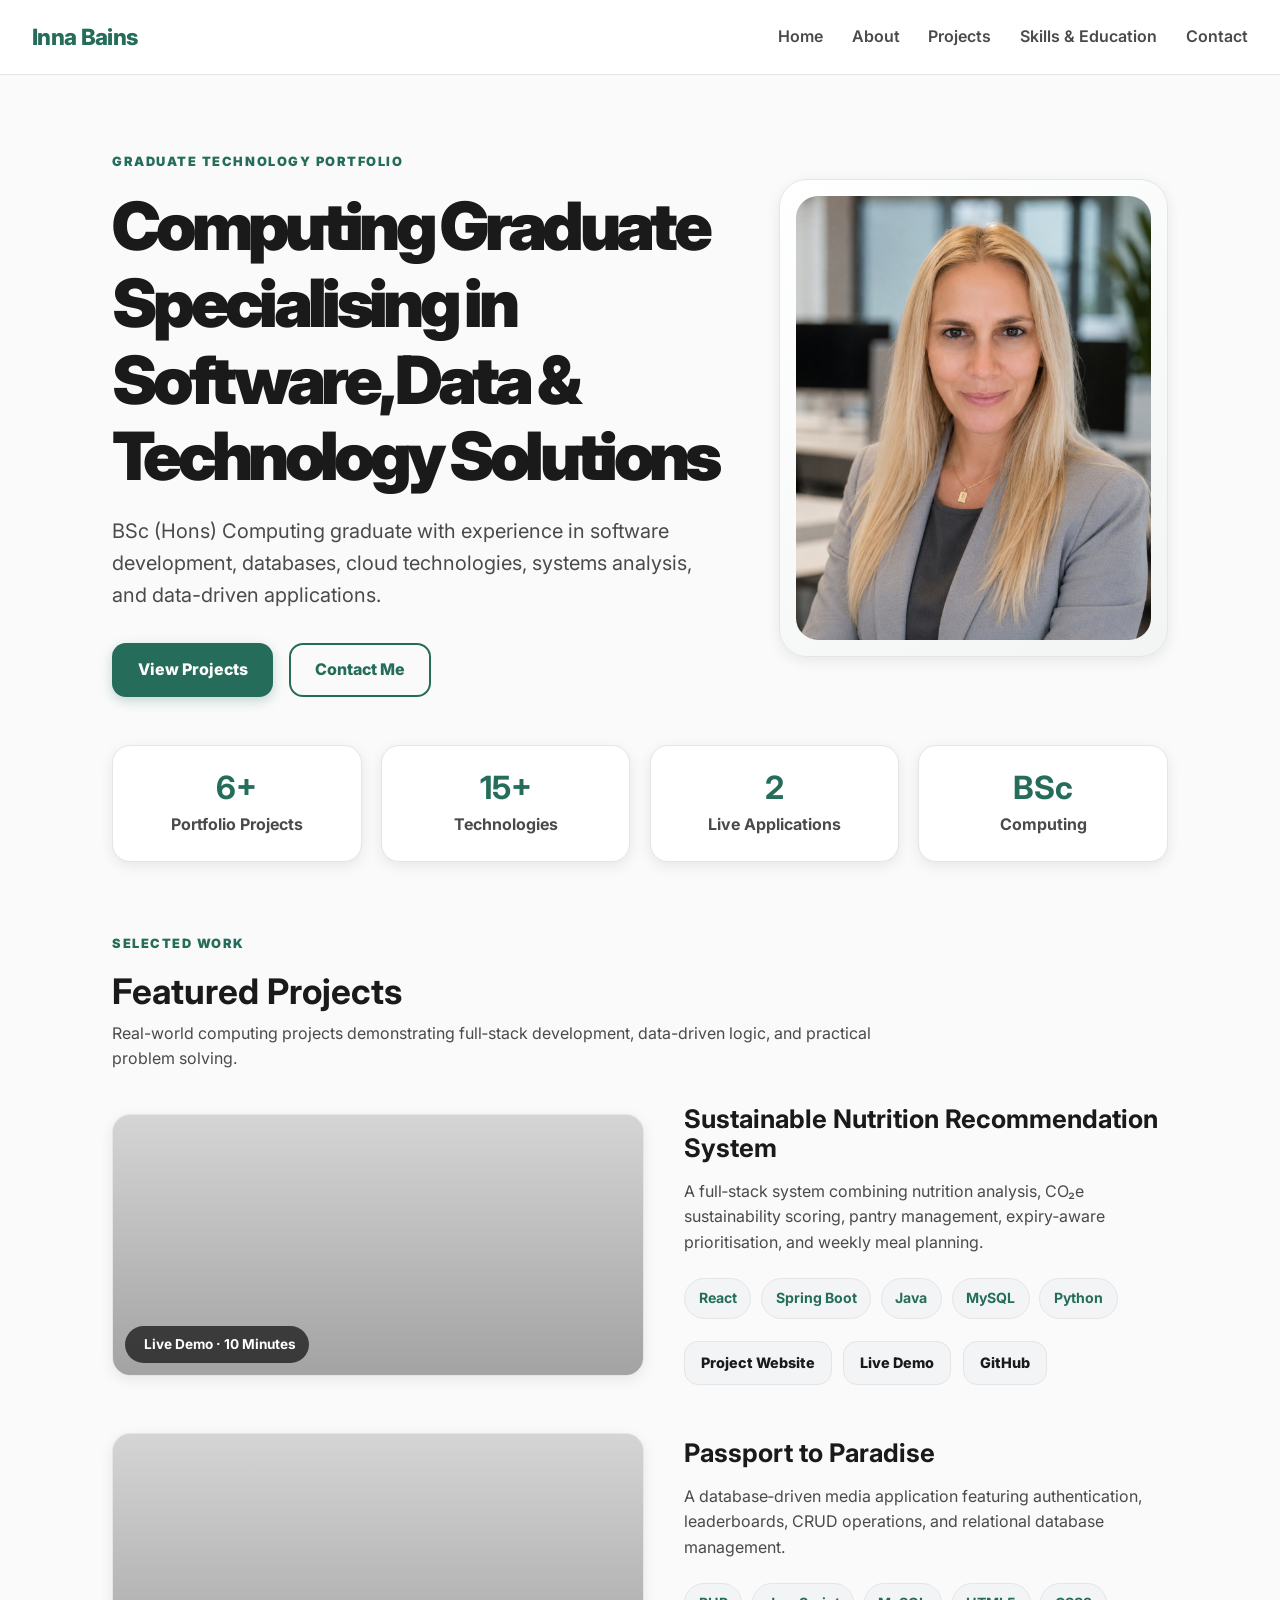
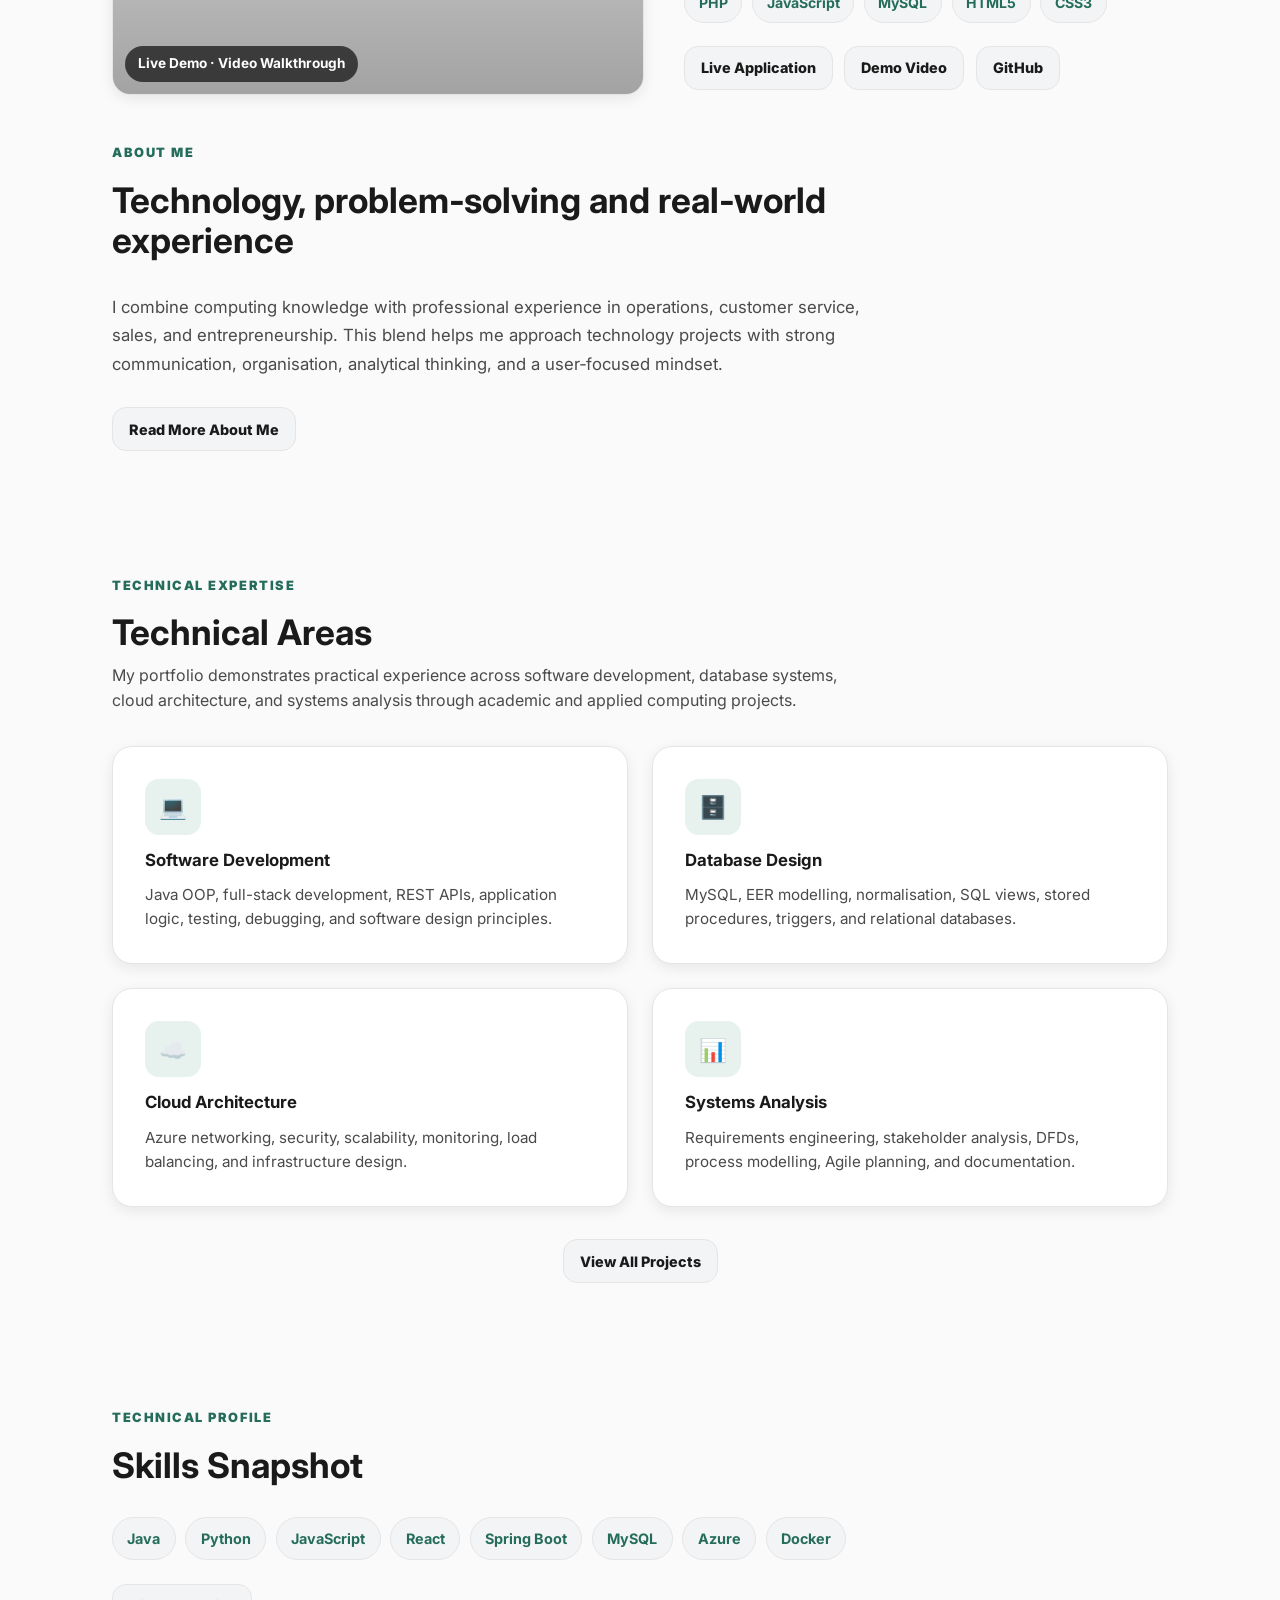
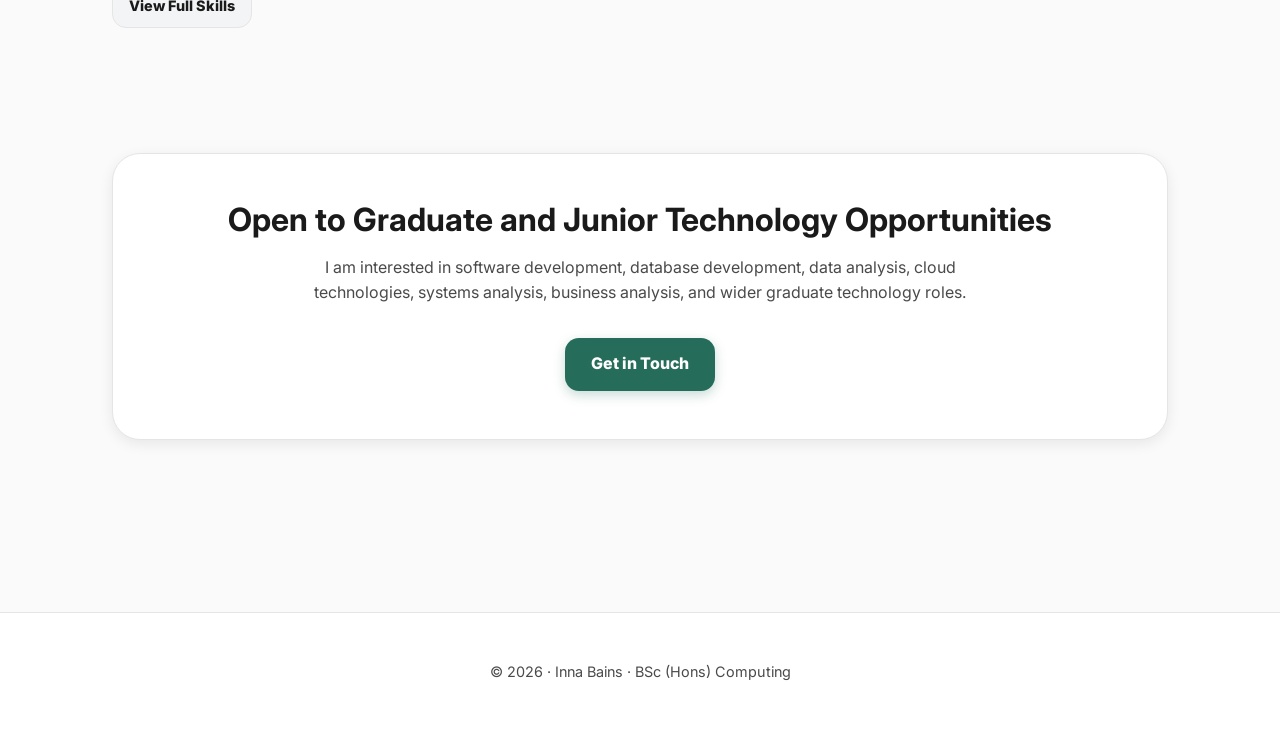
==== index.html @ 4bef7186 "Revise project description in index.html Updated project description to focus on database-driven fea" ====
<!DOCTYPE html>
<html lang="en">
<head>
  <meta charset="UTF-8">

  <meta name="description" content="Portfolio of Inna Bains – Computing Graduate specialising in software development, databases, cloud technologies, systems analysis, and data-driven applications.">
  <meta name="keywords" content="Computing Graduate, Software Development, Databases, Cloud Computing, Systems Analysis, Data Analysis, React, Spring Boot, MySQL, Azure, Java, Python">
  <meta name="author" content="Inna Bains">

  <title>Inna Bains | Computing Graduate Portfolio</title>

  <link rel="stylesheet" href="style.css">
  <link href="https://fonts.googleapis.com/css2?family=Inter:wght@300;400;500;600;700;800;900&display=swap" rel="stylesheet">
  <link rel="icon" type="image/png" href="favicon.png">
</head>

<body>

<header>
  <nav class="navbar">
    <a href="index.html" class="logo">Inna Bains</a>

    <ul class="nav-links">
  <li><a href="index.html">Home</a></li>
  <li><a href="about.html">About</a></li>
  <li><a href="projects.html">Projects</a></li>
  <li><a href="skills.html">Skills & Education</a></li>
  <li><a href="contact.html">Contact</a></li>
</ul>
  </nav>
</header>

<main>

  <section class="hero hero-layout">
    <div class="hero-content">
      <p class="eyebrow">Graduate Technology Portfolio</p>

      <h1 class="hero-title">
        Computing Graduate Specialising in Software, Data & Technology Solutions
      </h1>

      <p class="hero-subtitle">
        BSc (Hons) Computing graduate with experience in software development,
        databases, cloud technologies, systems analysis, and data-driven applications.
      </p>

      <div class="hero-buttons">
        <a href="projects.html" class="btn-primary">View Projects</a>
        <a href="contact.html" class="btn-secondary">Contact Me</a>
      </div>
    </div>

    <div class="hero-photo-card">
      <img src="assets/profile.png" alt="Professional photo of Inna Bains" class="hero-photo">
    </div>
  </section>

  <section class="stats-grid">
    <div class="stat-card">
      <h2>6+</h2>
      <p>Portfolio Projects</p>
    </div>

    <div class="stat-card">
      <h2>15+</h2>
      <p>Technologies</p>
    </div>

    <div class="stat-card">
      <h2>2</h2>
      <p>Live Applications</p>
    </div>

    <div class="stat-card">
      <h2>BSc</h2>
      <p>Computing</p>
    </div>
  </section>

  <section class="section-block">
  <div class="section-heading">
    <p class="eyebrow">Selected Work</p>
    <h2>Featured Projects</h2>
    <p>Real-world computing projects demonstrating full‑stack development, data-driven logic, and practical problem solving.</p>
  </div>

  <div class="project-list">

    <!-- PROJECT 1 -->
    <article class="project-row">
     <div class="project-video-wrapper">
    <div class="project-video-embed">
        <iframe 
            src="https://www.youtube.com/embed/Cdsmm7Sak5Y?rel=0&modestbranding=1&mute=1&autoplay=1&loop=1&playlist=Cdsmm7Sak5Y"
            title="Live Demo"
            allowfullscreen
            loading="lazy">
        </iframe>
    </div>

    <div class="project-video-overlay"></div>

    <div class="project-video-label">
        <i class="fa-solid fa-circle-play"></i> Live Demo · 10 Minutes
    </div>
</div>



      <div class="project-row-content">
        <h3>Sustainable Nutrition Recommendation System</h3>
        <p>
          A full‑stack system combining nutrition analysis, CO₂e sustainability scoring, pantry management, expiry‑aware prioritisation, and weekly meal planning.
        </p>

        <div class="project-tags">
          <span>React</span>
          <span>Spring Boot</span>
          <span>Java</span>
          <span>MySQL</span>
          <span>Python</span>
        </div>

        <div class="project-actions">
          <a href="https://innabains.github.io/dissertation-artefact-2026/" class="btn-small">Project Website</a>
          <a href="https://stalwart-queijadas-6e1fb3.netlify.app" class="btn-small">Live Demo</a>
          <a href="https://github.com/InnaBains/dissertation-artefact-2026" class="btn-small">GitHub</a>
        </div>
      </div>
    </article>

  <!-- PROJECT 2 -->
<article class="project-row">

  <div class="project-video-wrapper">

    <div class="project-video-embed">
      <iframe
        src="https://www.youtube.com/embed/unTuK3gTtgw?rel=0&modestbranding=1&mute=1&autoplay=1&loop=1&playlist=unTuK3gTtgw"
        title="Passport to Paradise Demo"
        allowfullscreen
        loading="lazy">
      </iframe>
    </div>

    <div class="project-video-overlay"></div>

    <div class="project-video-label">
      Live Demo · Video Walkthrough
    </div>

  </div>

  <div class="project-row-content">

    <h3>Passport to Paradise</h3>

    <p>
      A database‑driven media application featuring authentication, leaderboards, CRUD operations, and relational database management.
    </p>

    <div class="project-tags">
      <span>PHP</span>
      <span>JavaScript</span>
      <span>MySQL</span>
      <span>HTML5</span>
      <span>CSS3</span>
    </div>

    <div class="project-actions">

      <a href="https://passport-to-paradise.free.nf"
         class="btn-small"
         target="_blank">
         Live Application
      </a>

      <a href="https://youtu.be/unTuK3gTtgw"
         class="btn-small"
         target="_blank">
         Demo Video
      </a>

      <a href="https://github.com/InnaBains/passport-to-paradise"
         class="btn-small"
         target="_blank">
         GitHub
      </a>

    </div>

  </div>

</article>


 <!-- ========================= ABOUT ME ========================= -->

<section class="section-block refined-about">
  <div class="section-heading">
    <p class="eyebrow">About Me</p>
    <h2>Technology, problem‑solving and real‑world experience</h2>
  </div>

  <p class="refined-text">
    I combine computing knowledge with professional experience in operations, customer service, sales, and entrepreneurship. 
    This blend helps me approach technology projects with strong communication, organisation, analytical thinking, and a user‑focused mindset.
  </p>

  <a href="about.html" class="btn-small">Read More About Me</a>
</section>



<!-- ========================= TECHNICAL AREAS ========================= -->

<section class="section-block">

  <div class="section-heading">
    <p class="eyebrow">Technical Expertise</p>
    <h2>Technical Areas</h2>


<p>
  My portfolio demonstrates practical experience across software development,
  database systems, cloud architecture, and systems analysis through academic
  and applied computing projects.
</p>


  </div>

  <div class="technical-grid">


<article class="technical-card">
  <div class="tech-icon">💻</div>
  <h3>Software Development</h3>
  <p>
    Java OOP, full-stack development, REST APIs, application logic,
    testing, debugging, and software design principles.
  </p>
</article>

<article class="technical-card">
  <div class="tech-icon">🗄️</div>
  <h3>Database Design</h3>
  <p>
    MySQL, EER modelling, normalisation, SQL views,
    stored procedures, triggers, and relational databases.
  </p>
</article>

<article class="technical-card">
  <div class="tech-icon">☁️</div>
  <h3>Cloud Architecture</h3>
  <p>
    Azure networking, security, scalability,
    monitoring, load balancing, and infrastructure design.
  </p>
</article>

<article class="technical-card">
  <div class="tech-icon">📊</div>
  <h3>Systems Analysis</h3>
  <p>
    Requirements engineering, stakeholder analysis,
    DFDs, process modelling, Agile planning, and documentation.
  </p>
</article>


  </div>

  <div class="center-button">
    <a href="projects.html" class="btn-small">View All Projects</a>
  </div>

</section>




<!-- ========================= SKILLS SNAPSHOT ========================= -->

<section class="section-block refined-skills">
  <div class="section-heading">
    <p class="eyebrow">Technical Profile</p>
    <h2>Skills Snapshot</h2>
  </div>

  <div class="skills-line">
    <span>Java</span>
    <span>Python</span>
    <span>JavaScript</span>
    <span>React</span>
    <span>Spring Boot</span>
    <span>MySQL</span>
    <span>Azure</span>
    <span>Docker</span>
  </div>

  <a href="skills.html" class="btn-small">View Full Skills</a>
</section>



<!-- ========================= CTA ========================= -->

  <section class="cta-section">
   <h2>Open to Graduate and Junior Technology Opportunities</h2>
<p>
  I am interested in software development, database development, data analysis,
  cloud technologies, systems analysis, business analysis, and wider graduate technology roles.
</p>

    <a href="contact.html" class="btn-primary cta-button">Get in Touch</a>
  </section>



</main>

<footer>
  <p>© 2026 · Inna Bains · BSc (Hons) Computing</p>
</footer>

</body>
</html>
---- style.css ----
:root {
  --bg-main: #FAFAFA;
  --bg-card: #FFFFFF;
  --bg-muted: #F3F4F6;

  --text-primary: #1A1A1A;
  --text-secondary: #4A4A4A;

  --accent: #256D5A;
  --accent-hover: #1F5A4A;
  --accent-light: #E7F2EE;

  --border: #E5E5E5;

  --radius: 18px;
  --shadow: 0 4px 14px rgba(0,0,0,0.08);
  --shadow-hover: 0 8px 24px rgba(0,0,0,0.12);

  --max-width: 1120px;
}

* {
  box-sizing: border-box;
}

html {
  scroll-behavior: smooth;
}

body {
  margin: 0;
  background: var(--bg-main);
  color: var(--text-primary);
  font-family: 'Inter', sans-serif;
  line-height: 1.6;
}

main {
  max-width: var(--max-width);
  margin: auto;
  padding: 4rem 2rem;
}

h1,
h2,
h3 {
  color: var(--text-primary);
  line-height: 1.15;
  margin-top: 0;
}

p {
  color: var(--text-secondary);
}

a {
  color: inherit;
}

/* NAVIGATION */

.navbar {
  display: flex;
  justify-content: space-between;
  align-items: center;
  padding: 1.2rem 2rem;
  background: rgba(255, 255, 255, 0.92);
  backdrop-filter: blur(10px);
  border-bottom: 1px solid var(--border);
  position: sticky;
  top: 0;
  z-index: 1000;
}

.logo {
  font-size: 1.4rem;
  font-weight: 800;
  color: var(--accent);
  text-decoration: none;
  letter-spacing: -0.03em;
}

.nav-links {
  list-style: none;
  display: flex;
  gap: 1.8rem;
  margin: 0;
  padding: 0;
}

.nav-links a {
  text-decoration: none;
  color: var(--text-secondary);
  font-weight: 600;
  transition: 0.2s ease;
}

.nav-links a:hover,
.nav-links a.active {
  color: var(--accent);
}

/* BUTTONS */

.btn-primary,
.btn-secondary,
.btn-small {
  display: inline-block;
  border-radius: 14px;
  text-decoration: none;
  font-weight: 800;
  transition: 0.2s ease;
}

.btn-primary {
  background: var(--accent);
  color: #FFFFFF;
  padding: 0.85rem 1.6rem;
  box-shadow: 0 4px 12px rgba(37, 109, 90, 0.25);
}

.btn-primary:hover {
  background: var(--accent-hover);
  transform: translateY(-2px);
}

.btn-secondary {
  background: transparent;
  border: 2px solid var(--accent);
  color: var(--accent);
  padding: 0.75rem 1.5rem;
}

.btn-secondary:hover {
  background: var(--accent);
  color: #FFFFFF;
  transform: translateY(-2px);
}

.btn-small {
  background: var(--bg-muted);
  color: var(--text-primary);
  padding: 0.6rem 1rem;
  border: 1px solid var(--border);
  font-size: 0.9rem;
}

.btn-small:hover {
  background: var(--accent);
  color: #FFFFFF;
  border-color: var(--accent);
  transform: translateY(-2px);
}

/* HERO */

.hero {
  margin-bottom: 3rem;
}

.hero-layout {
  display: grid;
  grid-template-columns: 1.35fr 0.85fr;
  align-items: center;
  gap: 3rem;
}

.hero-content {
  text-align: left;
}

.eyebrow {
  color: var(--accent);
  font-weight: 900;
  text-transform: uppercase;
  letter-spacing: 0.12em;
  font-size: 0.8rem;
  margin-bottom: 1rem;
}

.hero-title {
  font-size: clamp(2.5rem, 5.2vw, 4.6rem);
  font-weight: 900;
  letter-spacing: -0.07em;
  max-width: 850px;
  margin-bottom: 1.3rem;
}

.hero-subtitle {
  font-size: 1.25rem;
  color: var(--text-secondary);
  max-width: 760px;
  margin: 0;
}

.hero-buttons {
  margin-top: 2rem;
  display: flex;
  gap: 1rem;
  flex-wrap: wrap;
}

.hero-photo-card {
  background: linear-gradient(145deg, #FFFFFF, #F2F5F4);
  border: 1px solid var(--border);
  border-radius: 28px;
  padding: 1rem;
  box-shadow: var(--shadow);
}

.hero-photo {
  width: 100%;
  display: block;
  border-radius: 22px;
  object-fit: cover;
  aspect-ratio: 4 / 5;
}

/* STATS */

.stats-grid {
  display: grid;
  grid-template-columns: repeat(4, 1fr);
  gap: 1.2rem;
  margin-bottom: 4.5rem;
}

.stat-card {
  background: var(--bg-card);
  border: 1px solid var(--border);
  border-radius: var(--radius);
  padding: 1.5rem;
  text-align: center;
  box-shadow: var(--shadow);
}

.stat-card h2 {
  color: var(--accent);
  font-size: 2rem;
  margin-bottom: 0.3rem;
}

.stat-card p {
  margin: 0;
  font-weight: 700;
}

/* SECTION STRUCTURE */

.section-block {
  margin-bottom: 4.8rem;
}

.section-heading {
  max-width: 760px;
  margin-bottom: 2rem;
}

.section-heading h2 {
  font-size: 2.2rem;
  margin-bottom: 0.6rem;
}

.section-heading p {
  margin-top: 0;
}

/* PROJECTS */

.project-grid {
  display: grid;
  grid-template-columns: repeat(2, 1fr);
  gap: 2rem;
}

.project-card-large {
  background: var(--bg-card);
  border: 1px solid var(--border);
  border-radius: 24px;
  padding: 1.4rem;
  box-shadow: var(--shadow);
  transition: 0.25s ease;
}

.project-card-large:hover {
  transform: translateY(-5px);
  box-shadow: var(--shadow-hover);
}

.project-card-large h3 {
  font-size: 1.45rem;
  margin-bottom: 0.8rem;
}

.project-featured p {
  font-size: 0.98rem;
}

.project-visual {
  height: 160px;
  border-radius: 18px;
  margin-bottom: 1.5rem;
  padding: 1.2rem;
  display: flex;
  align-items: flex-end;
  overflow: hidden;
}

.project-visual span {
  background: rgba(255,255,255,0.9);
  color: var(--accent);
  font-weight: 800;
  font-size: 0.85rem;
  padding: 0.55rem 0.8rem;
  border-radius: 999px;
}

.nutrition-visual {
  background:
    radial-gradient(circle at top left, rgba(37,109,90,0.25), transparent 35%),
    linear-gradient(135deg, #E7F2EE, #FFFFFF);
}

.paradise-visual {
  background:
    radial-gradient(circle at top right, rgba(37,99,235,0.22), transparent 35%),
    linear-gradient(135deg, #EAF1FF, #FFFFFF);
}

.project-status {
  color: var(--accent);
  background: var(--accent-light);
  display: inline-block;
  padding: 0.35rem 0.75rem;
  border-radius: 999px;
  font-weight: 900;
  font-size: 0.76rem;
  margin-bottom: 1rem;
}

.project-tags {
  display: flex;
  flex-wrap: wrap;
  gap: 0.6rem;
  margin: 1.4rem 0;
}

.project-tags span {
  background: var(--bg-muted);
  padding: 0.5rem 0.85rem;
  border-radius: 999px;
  border: 1px solid var(--border);
  color: var(--accent);
  font-size: 0.88rem;
  font-weight: 700;
}

.project-actions {
  display: flex;
  flex-wrap: wrap;
  gap: 0.7rem;
  margin-top: 1.2rem;
}

/* ABOUT PREVIEW */

.about-preview {
  background: var(--bg-card);
  border: 1px solid var(--border);
  border-radius: 26px;
  padding: 2.3rem;
  box-shadow: var(--shadow);
  margin-bottom: 4.8rem;
  display: grid;
  grid-template-columns: 0.9fr 1.2fr;
  gap: 2rem;
  align-items: center;
}

.about-preview h2 {
  font-size: 2rem;
  margin-bottom: 0;
}

.about-preview p {
  margin: 0;
}

/* TECHNICAL AREAS */

.technical-grid {
  display: grid;
  grid-template-columns: repeat(4, 1fr);
  gap: 1.2rem;
  margin-bottom: 1.5rem;
}

.technical-card {
  background: var(--bg-card);
  border: 1px solid var(--border);
  border-radius: 22px;
  padding: 1.5rem;
  box-shadow: var(--shadow);
  transition: 0.25s ease;
}

.technical-card:hover {
  transform: translateY(-5px);
  box-shadow: var(--shadow-hover);
}

.technical-icon {
  display: inline-flex;
  width: 42px;
  height: 42px;
  align-items: center;
  justify-content: center;
  background: var(--accent-light);
  border-radius: 12px;
  margin-bottom: 1rem;
  font-size: 1.25rem;
}

.technical-card h3 {
  font-size: 1.05rem;
  margin-bottom: 0.7rem;
}

.technical-card p {
  font-size: 0.95rem;
  margin-bottom: 0;
}

/* SKILLS */

.skills-cloud {
  display: flex;
  flex-wrap: wrap;
  gap: 0.8rem;
  margin-bottom: 1.5rem;
}

.skills-cloud span {
  background: var(--bg-card);
  border: 1px solid var(--border);
  color: var(--accent);
  padding: 0.7rem 1rem;
  border-radius: 999px;
  font-weight: 800;
  box-shadow: 0 3px 10px rgba(0,0,0,0.05);
}

/* CTA */

.cta-section {
  text-align: center;
  background: var(--bg-card);
  border: 1px solid var(--border);
  color: var(--text-primary);
  padding: 3rem 2rem;
  border-radius: 28px;
  box-shadow: var(--shadow);
}

.cta-section h2 {
  color: var(--text-primary);
  font-size: 2rem;
  margin-bottom: 1rem;
}

.cta-section p {
  color: var(--text-secondary);
  max-width: 720px;
  margin: 0 auto 2rem;
}

.cta-section .btn-primary,
.cta-button {
  background: var(--accent);
  color: #ffffff;
  box-shadow: 0 4px 12px rgba(37, 109, 90, 0.25);
}

.cta-section .btn-primary:hover,
.cta-button:hover {
  background: var(--accent-hover);
  color: #ffffff;
}

/* FOOTER */

footer {
  text-align: center;
  padding: 2rem 1rem;
  margin-top: 2rem;
  background: #FFFFFF;
  color: var(--text-secondary);
  font-size: 0.9rem;
  border-top: 1px solid var(--border);
}

/* RESPONSIVE */

@media (max-width: 980px) {
  .hero-layout {
    grid-template-columns: 1fr;
  }

  .hero-content {
    text-align: center;
  }

  .hero-subtitle {
    margin: 0 auto;
  }

  .hero-buttons {
    justify-content: center;
  }

  .hero-photo-card {
    max-width: 360px;
    margin: 0 auto;
  }

  .stats-grid,
  .technical-grid {
    grid-template-columns: repeat(2, 1fr);
  }

  .project-grid,
  .about-preview {
    grid-template-columns: 1fr;
  }
}

@media (max-width: 720px) {
  main {
    padding: 3rem 1rem;
  }

  .navbar {
    flex-direction: column;
    gap: 1rem;
    padding: 1rem;
  }

  .nav-links {
    flex-wrap: wrap;
    justify-content: center;
    gap: 1rem;
  }

  .hero-title {
    font-size: 2.3rem;
    letter-spacing: -0.04em;
  }

  .hero-subtitle {
    font-size: 1rem;
  }

  .stats-grid,
  .technical-grid {
    grid-template-columns: 1fr;
  }

  .project-card-large,
  .about-preview,
  .technical-card {
    padding: 1.3rem;
  }

  .cta-section {
    padding: 2.5rem 1.3rem;
  }
}

.project-list {
  display: flex;
  flex-direction: column;
  gap: 3rem;
}

.project-row {
  display: grid;
  grid-template-columns: 1.1fr 1fr;
  gap: 2.5rem;
  align-items: center;
}

.project-row-image {
  width: 100%;
  border-radius: 18px;
  border: 1px solid var(--border);
  box-shadow: var(--shadow);
}

.project-row-content h3 {
  font-size: 1.6rem;
  margin-bottom: 0.8rem;
}

.project-row-content p {
  margin-bottom: 1.2rem;
}

@media (max-width: 900px) {
  .project-row {
    grid-template-columns: 1fr;
  }
}

.clean-tech-grid .technical-card {
  text-align: left;
  padding: 1.8rem;
}

.small-skills span {
  padding: 0.55rem 0.9rem;
  font-size: 0.9rem;
}

.clean-cta {
  background: var(--accent-light);
  color: var(--text-primary);
  border-radius: 22px;
  padding: 2.8rem 2rem;
}

.project-video-wrapper {
  position: relative;
  border-radius: 18px;
  overflow: hidden;
  box-shadow: var(--shadow);
  border: 1px solid var(--border);
}

.project-video-embed iframe {
  width: 100%;
  height: 260px;
  border: none;
  display: block;
}

.project-video-overlay {
  position: absolute;
  inset: 0;
  background: linear-gradient(to bottom, rgba(0,0,0,0.15), rgba(0,0,0,0.35));
  pointer-events: none;
}

.project-video-label {
  position: absolute;
  bottom: 12px;
  left: 12px;
  background: rgba(0,0,0,0.65);
  color: #fff;
  padding: 0.45rem 0.8rem;
  border-radius: 999px;
  font-size: 0.85rem;
  font-weight: 700;
  display: flex;
  align-items: center;
  gap: 0.4rem;
}

.project-video-label i {
  font-size: 0.9rem;
}

@media (max-width: 900px) {
  .project-video-embed iframe {
    height: 200px;
  }
}

/* ========================= REFINED ABOUT ========================= */

.refined-about .refined-text {
  max-width: 760px;
  font-size: 1.05rem;
  line-height: 1.7;
  margin-bottom: 1.8rem;
}



/* ========================= REFINED TECHNICAL AREAS ========================= */

.technical-grid {
display: grid;
grid-template-columns: repeat(2, 1fr);
gap: 1.5rem;
}

.technical-card {
background: #ffffff;
border: 1px solid var(--border);
border-radius: 20px;
padding: 2rem;
box-shadow: var(--shadow);
transition: 0.25s ease;
}

.technical-card:hover {
transform: translateY(-5px);
box-shadow: var(--shadow-hover);
}

.tech-icon {
width: 56px;
height: 56px;
background: var(--accent-light);
border-radius: 14px;
display: flex;
align-items: center;
justify-content: center;
font-size: 1.4rem;
margin-bottom: 1rem;
}

.technical-card h3 {
margin-bottom: 0.8rem;
color: var(--text-primary);
}

.technical-card p {
margin: 0;
color: var(--text-secondary);
}

.center-button {
text-align: center;
margin-top: 2rem;
}

@media (max-width: 768px) {
.technical-grid {
grid-template-columns: 1fr;
}
}




/* ========================= REFINED SKILLS ========================= */

.skills-line {
  display: flex;
  flex-wrap: wrap;
  gap: 0.6rem;
  margin-bottom: 1.5rem;
}

.skills-line span {
  background: var(--bg-muted);
  border: 1px solid var(--border);
  padding: 0.55rem 0.9rem;
  border-radius: 999px;
  font-size: 0.9rem;
  font-weight: 700;
  color: var(--accent);
}

/* ABOUT PAGE */

.about-hero-modern {
  max-width: 900px;
  margin-bottom: 3.5rem;
}

.about-hero-modern h1 {
  font-size: clamp(2.2rem, 4.5vw, 4rem);
  font-weight: 900;
  letter-spacing: -0.06em;
  margin-bottom: 1.2rem;
}

.about-hero-modern p {
  font-size: 1.15rem;
  max-width: 850px;
}

.about-card-grid {
  display: grid;
  grid-template-columns: repeat(2, 1fr);
  gap: 1.5rem;
  margin-bottom: 4.5rem;
}

.about-card {
  background: var(--bg-card);
  border: 1px solid var(--border);
  border-radius: 24px;
  padding: 2rem;
  box-shadow: var(--shadow);
  transition: 0.25s ease;
}

.about-card:hover {
  transform: translateY(-5px);
  box-shadow: var(--shadow-hover);
}

.about-card h2 {
  font-size: 1.35rem;
  margin-bottom: 0.8rem;
}

.about-card p {
  margin-bottom: 0;
}

.strengths-modern {
  margin-bottom: 4.5rem;
}

.strengths-modern h2 {
  font-size: 2.2rem;
  margin-bottom: 1.5rem;
}

.strengths-cloud {
  display: flex;
  flex-wrap: wrap;
  gap: 0.8rem;
}

.strengths-cloud span {
  background: var(--bg-card);
  border: 1px solid var(--border);
  color: var(--accent);
  padding: 0.75rem 1rem;
  border-radius: 999px;
  font-weight: 800;
  box-shadow: 0 3px 10px rgba(0,0,0,0.05);
}

.about-cta-modern {
  text-align: center;
  background: var(--bg-card);
  border: 1px solid var(--border);
  border-radius: 28px;
  padding: 3rem 2rem;
  box-shadow: var(--shadow);
}

.about-cta-modern h2 {
  font-size: 2rem;
  margin-bottom: 1rem;
}

.about-cta-modern p {
  max-width: 700px;
  margin: 0 auto 1.8rem;
}

.center-buttons {
  justify-content: center;
}

@media (max-width: 900px) {
  .about-card-grid {
    grid-template-columns: 1fr;
  }
}

.about-card-grid {
  display: grid;
  grid-template-columns: repeat(2, 1fr);
  gap: 1.5rem;
  margin-bottom: 4.5rem;
}

.about-card {
  background: #ffffff;
  border: 1px solid var(--border);
  border-radius: 24px;
  padding: 2rem;
  box-shadow: var(--shadow);
}

.strengths-cloud {
  display: flex;
  flex-wrap: wrap;
  gap: 0.8rem;
  margin-top: 1.5rem;
}

.strengths-cloud span {
  background: #ffffff;
  border: 1px solid var(--border);
  color: var(--accent);
  padding: 0.75rem 1rem;
  border-radius: 999px;
  font-weight: 800;
  box-shadow: 0 3px 10px rgba(0,0,0,0.05);
}

.about-cta-modern {
  text-align: center;
  background: #ffffff;
  border: 1px solid var(--border);
  border-radius: 28px;
  padding: 3rem 2rem;
  box-shadow: var(--shadow);
  margin-top: 4rem;
}

.center-buttons {
  justify-content: center;
}

@media (max-width: 900px) {
  .about-card-grid {
    grid-template-columns: 1fr;
  }
}

/* SKILLS & EDUCATION PAGE */

.skills-hero {
  max-width: 900px;
  margin-bottom: 3.5rem;
}

.skills-hero h1 {
  font-size: clamp(2.2rem, 4.5vw, 4rem);
  font-weight: 900;
  letter-spacing: -0.06em;
  margin-bottom: 1.2rem;
}

.skills-hero p {
  font-size: 1.15rem;
  max-width: 850px;
}

.skills-page-grid {
  display: grid;
  grid-template-columns: repeat(2, 1fr);
  gap: 1.5rem;
}

.skill-page-card,
.education-card,
.cert-card {
  background: var(--bg-card);
  border: 1px solid var(--border);
  border-radius: 24px;
  padding: 2rem;
  box-shadow: var(--shadow);
  transition: 0.25s ease;
}

.skill-page-card:hover,
.education-card:hover,
.cert-card:hover {
  transform: translateY(-5px);
  box-shadow: var(--shadow-hover);
}

.skill-page-card h3,
.education-card h3,
.cert-card h3 {
  font-size: 1.35rem;
  margin-bottom: 1rem;
}

.skills-cloud.compact {
  margin-bottom: 0;
}

.education-card {
  display: grid;
  grid-template-columns: 0.7fr 1.3fr;
  gap: 2rem;
  align-items: start;
  margin-bottom: 1.5rem;
}

.education-card p {
  margin-top: 0;
}

.module-grid {
  display: flex;
  flex-wrap: wrap;
  gap: 0.8rem;
}

.module-card {
  background: var(--bg-card);
  border: 1px solid var(--border);
  color: var(--accent);
  padding: 0.75rem 1rem;
  border-radius: 999px;
  font-weight: 800;
  box-shadow: 0 3px 10px rgba(0,0,0,0.05);
}

.cert-grid {
  display: grid;
  grid-template-columns: repeat(2, 1fr);
  gap: 1.5rem;
}

.cert-card p {
  margin-bottom: 0;
}

@media (max-width: 900px) {
  .skills-page-grid,
  .education-card,
  .cert-grid {
    grid-template-columns: 1fr;
  }
}

.module-category-grid {
  display: grid;
  grid-template-columns: repeat(2, 1fr);
  gap: 1.2rem;
  margin-top: 1.5rem;
}

.module-category-card {
  background: var(--bg-card);
  border: 1px solid var(--border);
  border-radius: 20px;
  padding: 1.4rem;
  box-shadow: var(--shadow);
}

.module-category-card h3 {
  color: var(--accent);
  font-size: 1rem;
  margin-bottom: 0.5rem;
}

.module-category-card p {
  margin: 0;
}

@media (max-width: 900px) {
  .module-category-grid {
    grid-template-columns: 1fr;
  }
}

.development-list {
  background: var(--bg-card);
  border: 1px solid var(--border);
  border-radius: 24px;
  padding: 2rem;
  box-shadow: var(--shadow);
}

.development-list p {
  margin: 0;
  padding: 0.9rem 0;
  border-bottom: 1px solid var(--border);
}

.development-list p:last-child {
  border-bottom: none;
}
/* CONTACT PAGE */

.contact-hero-modern {
  max-width: 900px;
  margin-bottom: 3.5rem;
}

.contact-hero-modern h1 {
  font-size: clamp(2.2rem, 4.5vw, 4rem);
  font-weight: 900;
  letter-spacing: -0.06em;
  margin-bottom: 1.2rem;
}

.contact-hero-modern p {
  font-size: 1.15rem;
  max-width: 850px;
}

.contact-grid {
  display: grid;
  grid-template-columns: repeat(2, 1fr);
  gap: 1.5rem;
  margin-bottom: 4rem;
}

.contact-card,
.availability-card {
  background: var(--bg-card);
  border: 1px solid var(--border);
  border-radius: 24px;
  padding: 2rem;
  box-shadow: var(--shadow);
  transition: 0.25s ease;
}

.contact-card:hover,
.availability-card:hover {
  transform: translateY(-5px);
  box-shadow: var(--shadow-hover);
}

.contact-card h3 {
  font-size: 1.35rem;
  margin-bottom: 0.8rem;
}

.contact-card p {
  margin-bottom: 1rem;
}

.contact-card a {
  color: var(--accent);
  font-weight: 800;
  text-decoration: none;
}

.contact-card a:hover {
  text-decoration: underline;
}

.availability-card {
  margin-bottom: 4.5rem;
}

.availability-card h2 {
  font-size: 2rem;
  margin-bottom: 1rem;
}

.availability-card p:last-child {
  margin-bottom: 0;
}

@media (max-width: 900px) {
  .contact-grid {
    grid-template-columns: 1fr;
  }
}
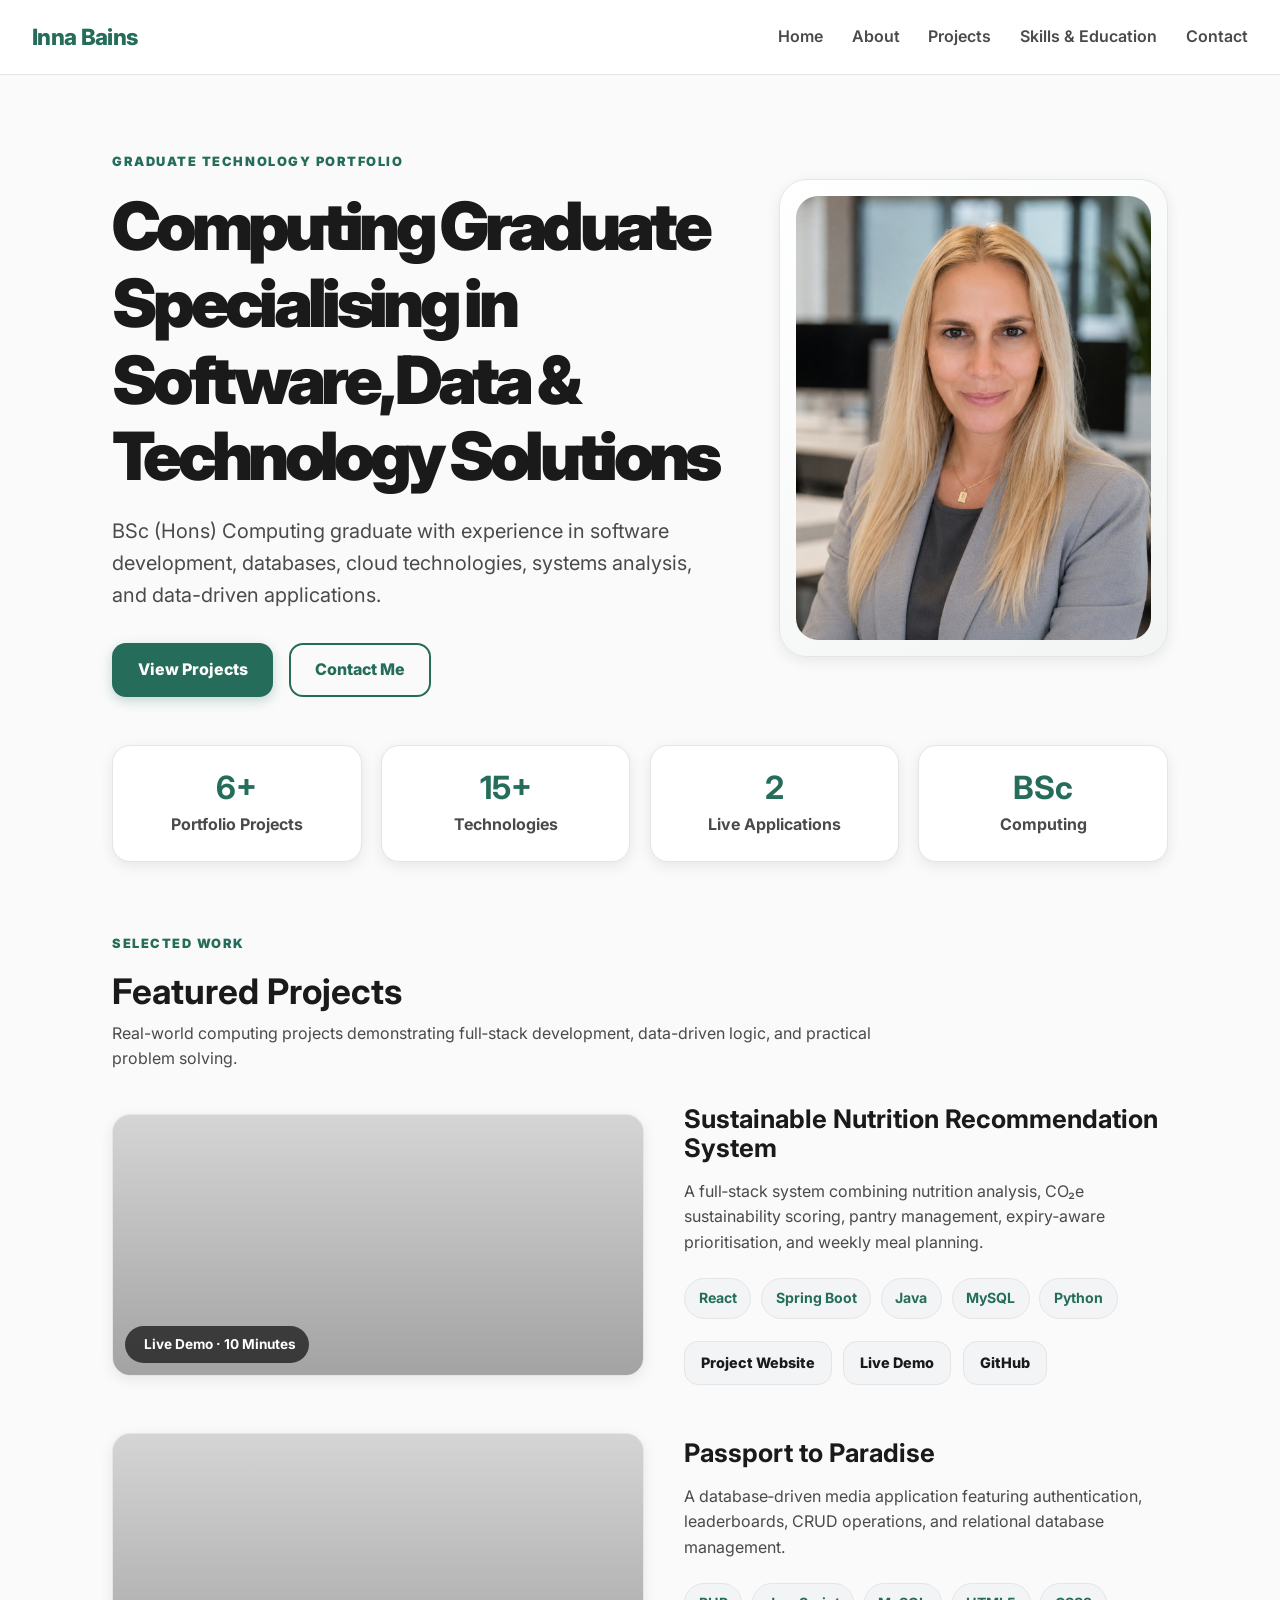
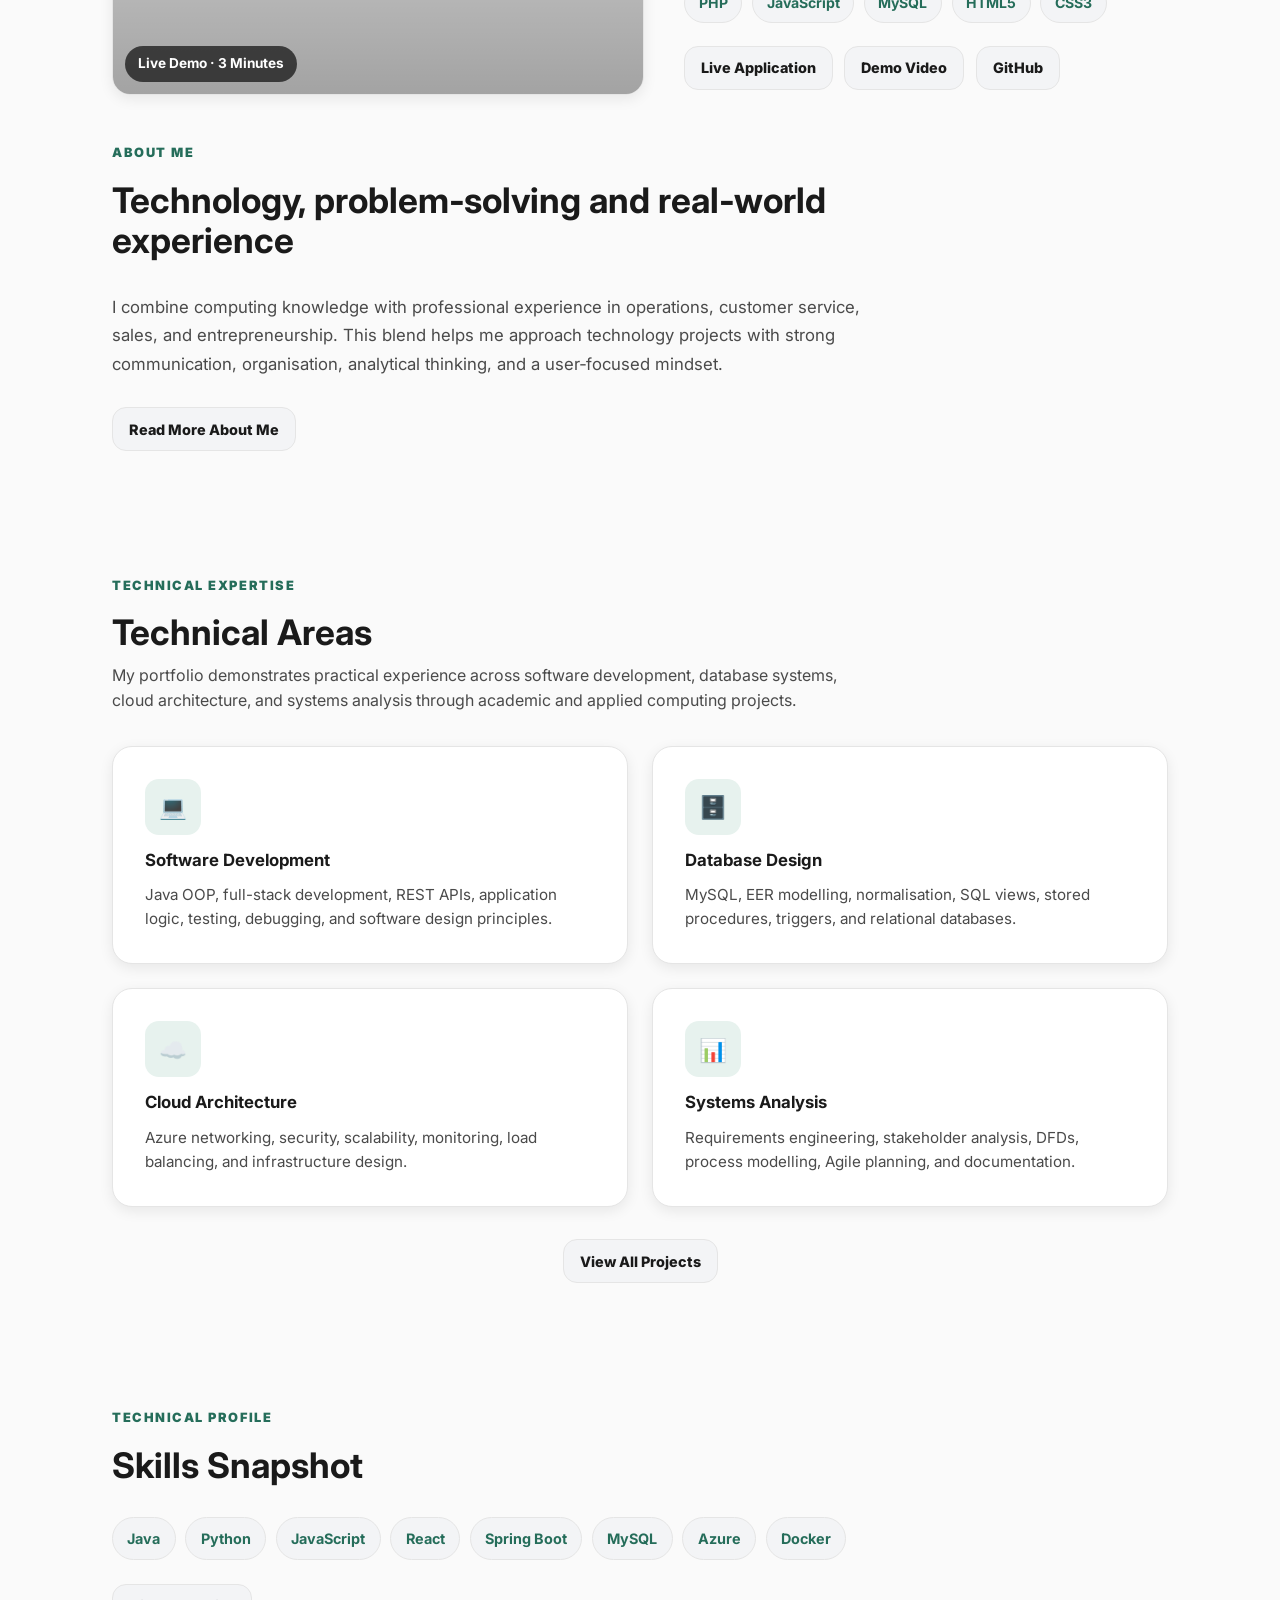
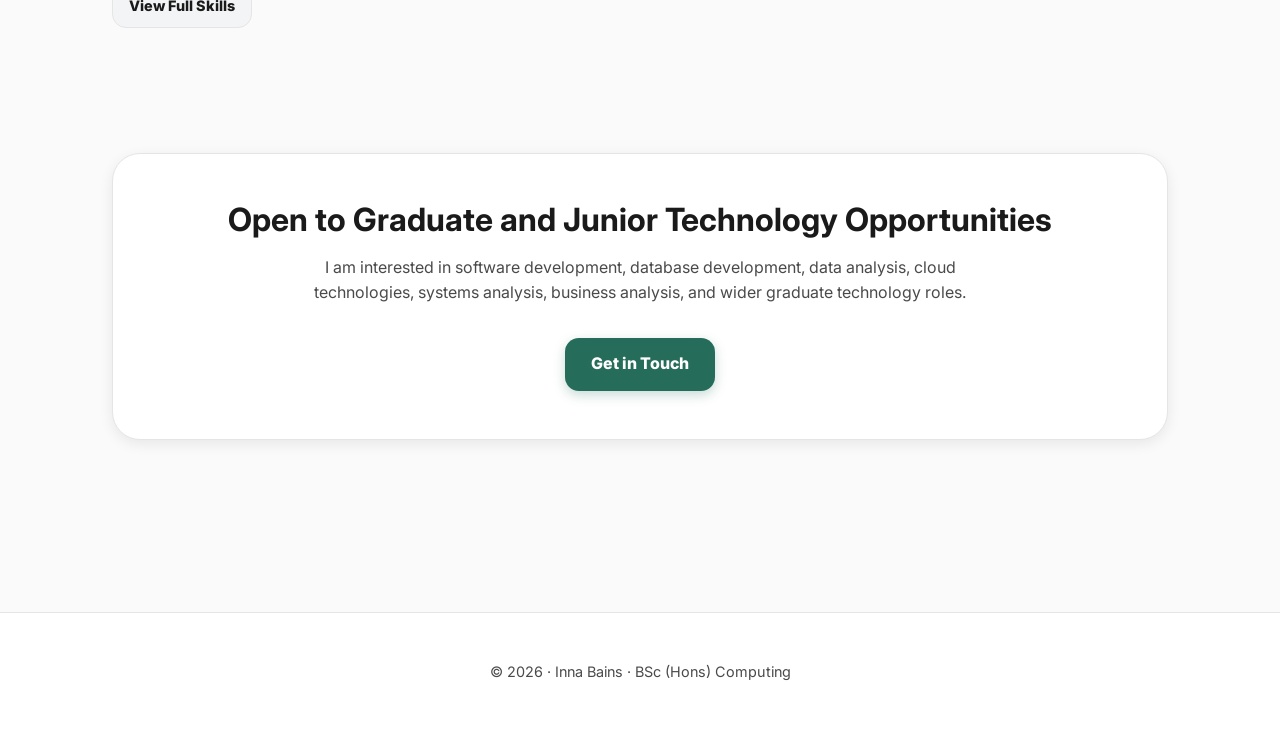
==== commit 25b0ab36: "Update video label text in index.html" ====
--- a/index.html
+++ b/index.html
@@ -147,7 +147,7 @@
     <div class="project-video-overlay"></div>
 
     <div class="project-video-label">
-      Live Demo · Video Walkthrough
+      Live Demo · 3 Minutes
     </div>
 
   </div>
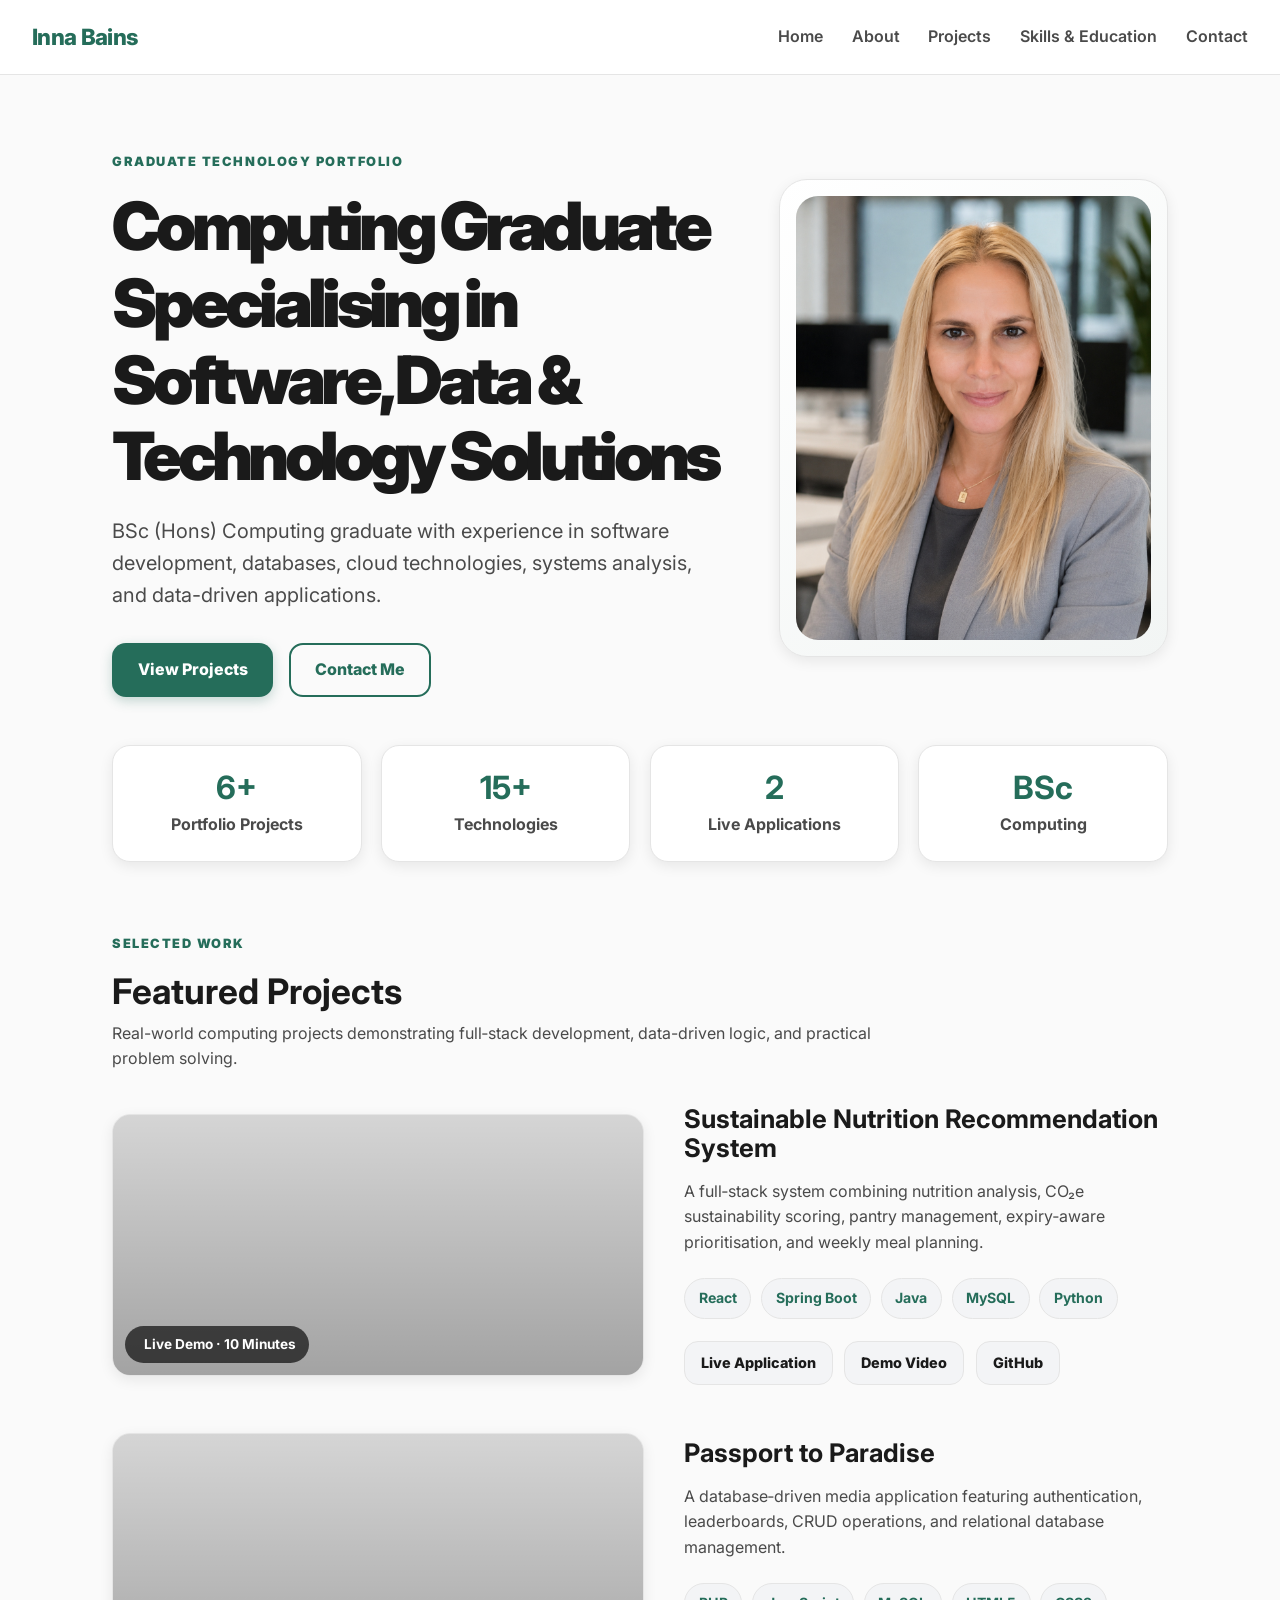
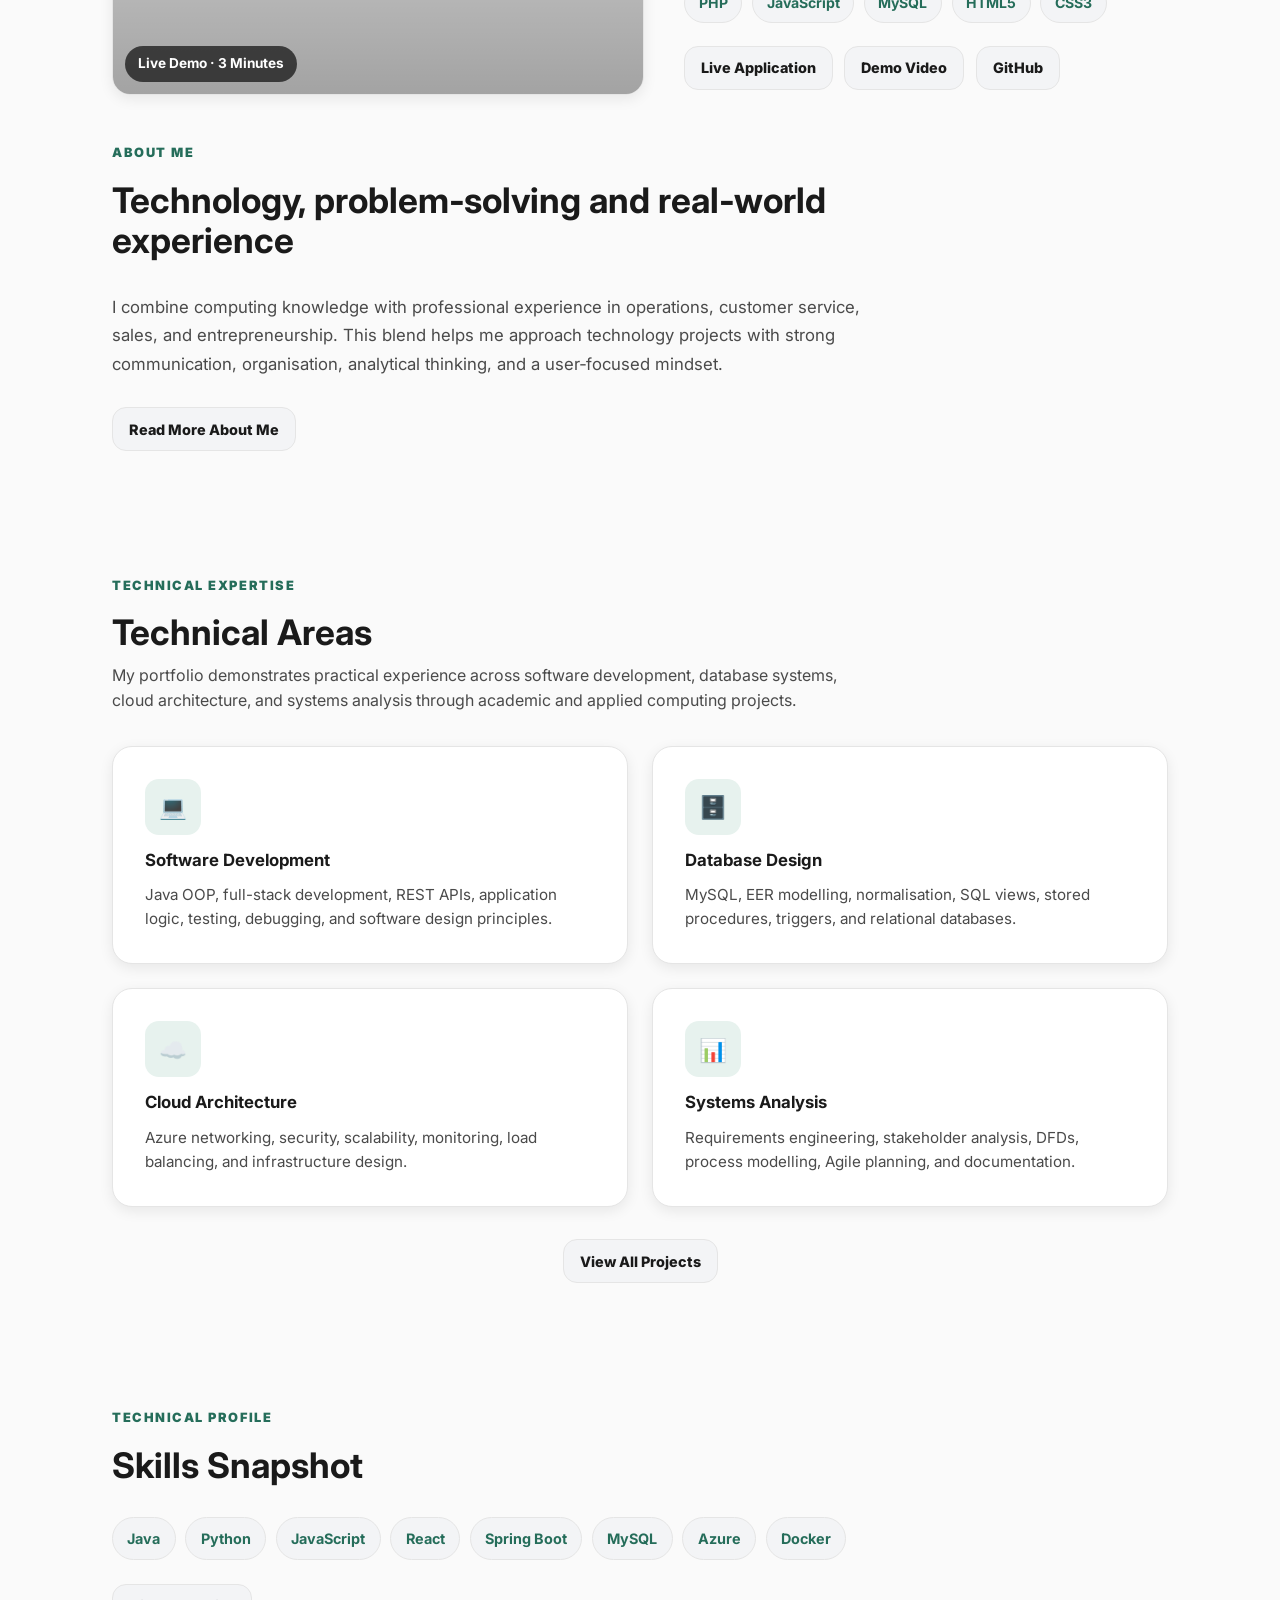
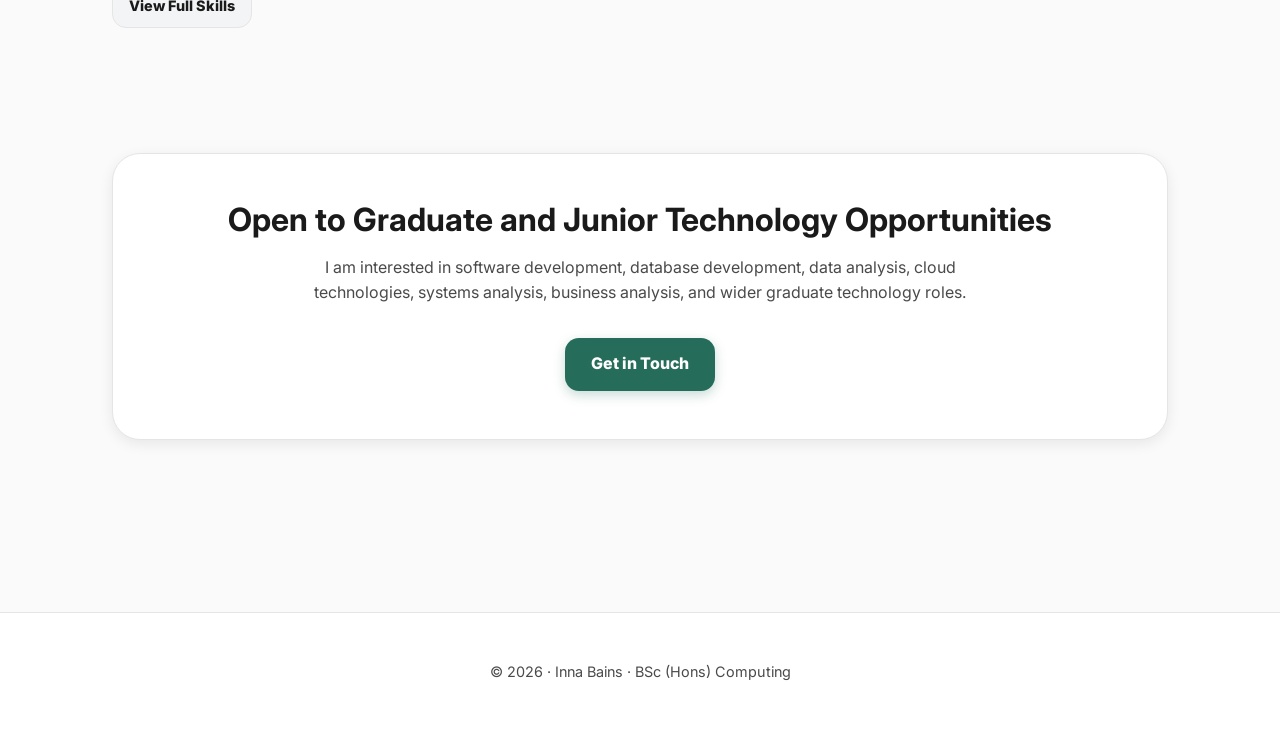
==== commit 8c8bef70: "Update project links in index.html" ====
--- a/index.html
+++ b/index.html
@@ -123,9 +123,9 @@
         </div>
 
         <div class="project-actions">
-          <a href="https://innabains.github.io/dissertation-artefact-2026/" class="btn-small">Project Website</a>
-          <a href="https://stalwart-queijadas-6e1fb3.netlify.app" class="btn-small">Live Demo</a>
-          <a href="https://github.com/InnaBains/dissertation-artefact-2026" class="btn-small">GitHub</a>
+          <a href="https://stalwart-queijadas-6e1fb3.netlify.app" class="btn-small">Live Application</a>
+          <a href="https://youtu.be/Cdsmm7Sak5Y" class="btn-small"> Demo Video</a>
+          <a href="https://innabains.github.io/dissertation-artefact-2026/" class="btn-small">GitHub</a>
         </div>
       </div>
     </article>
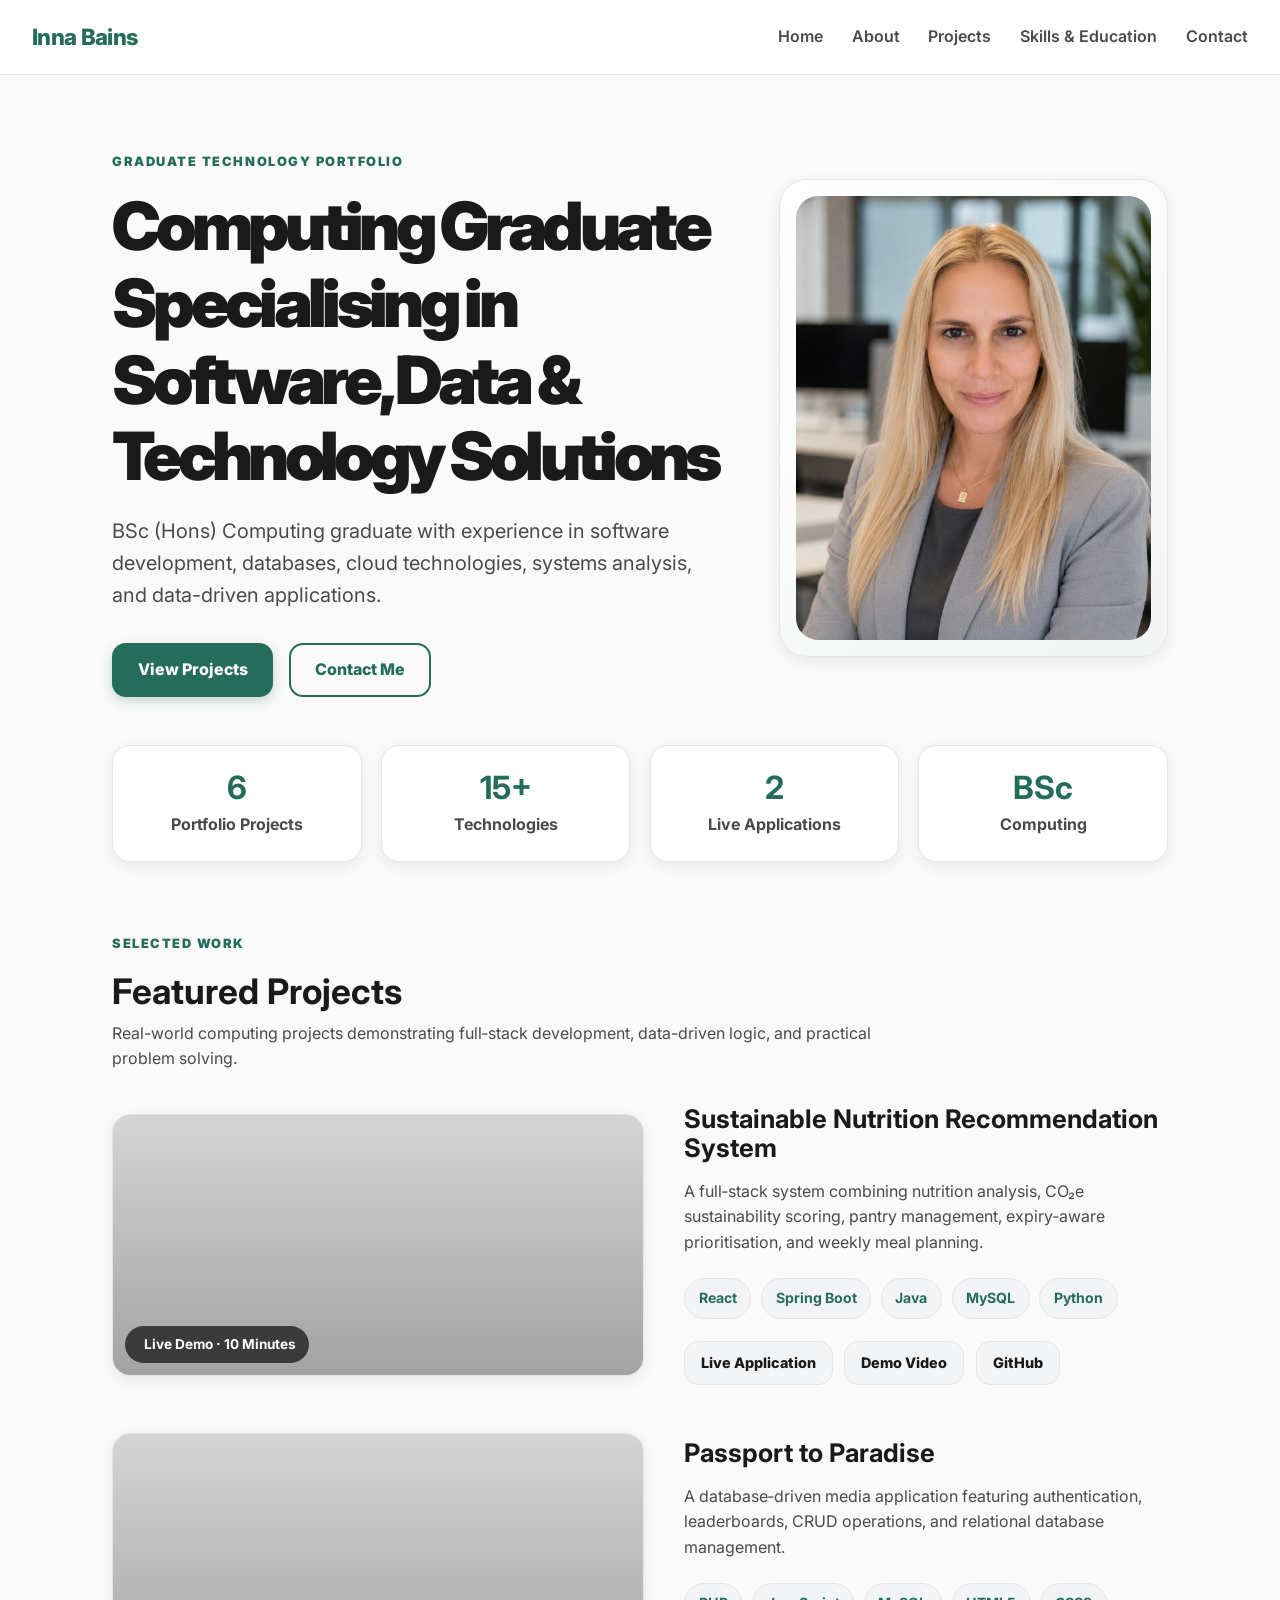
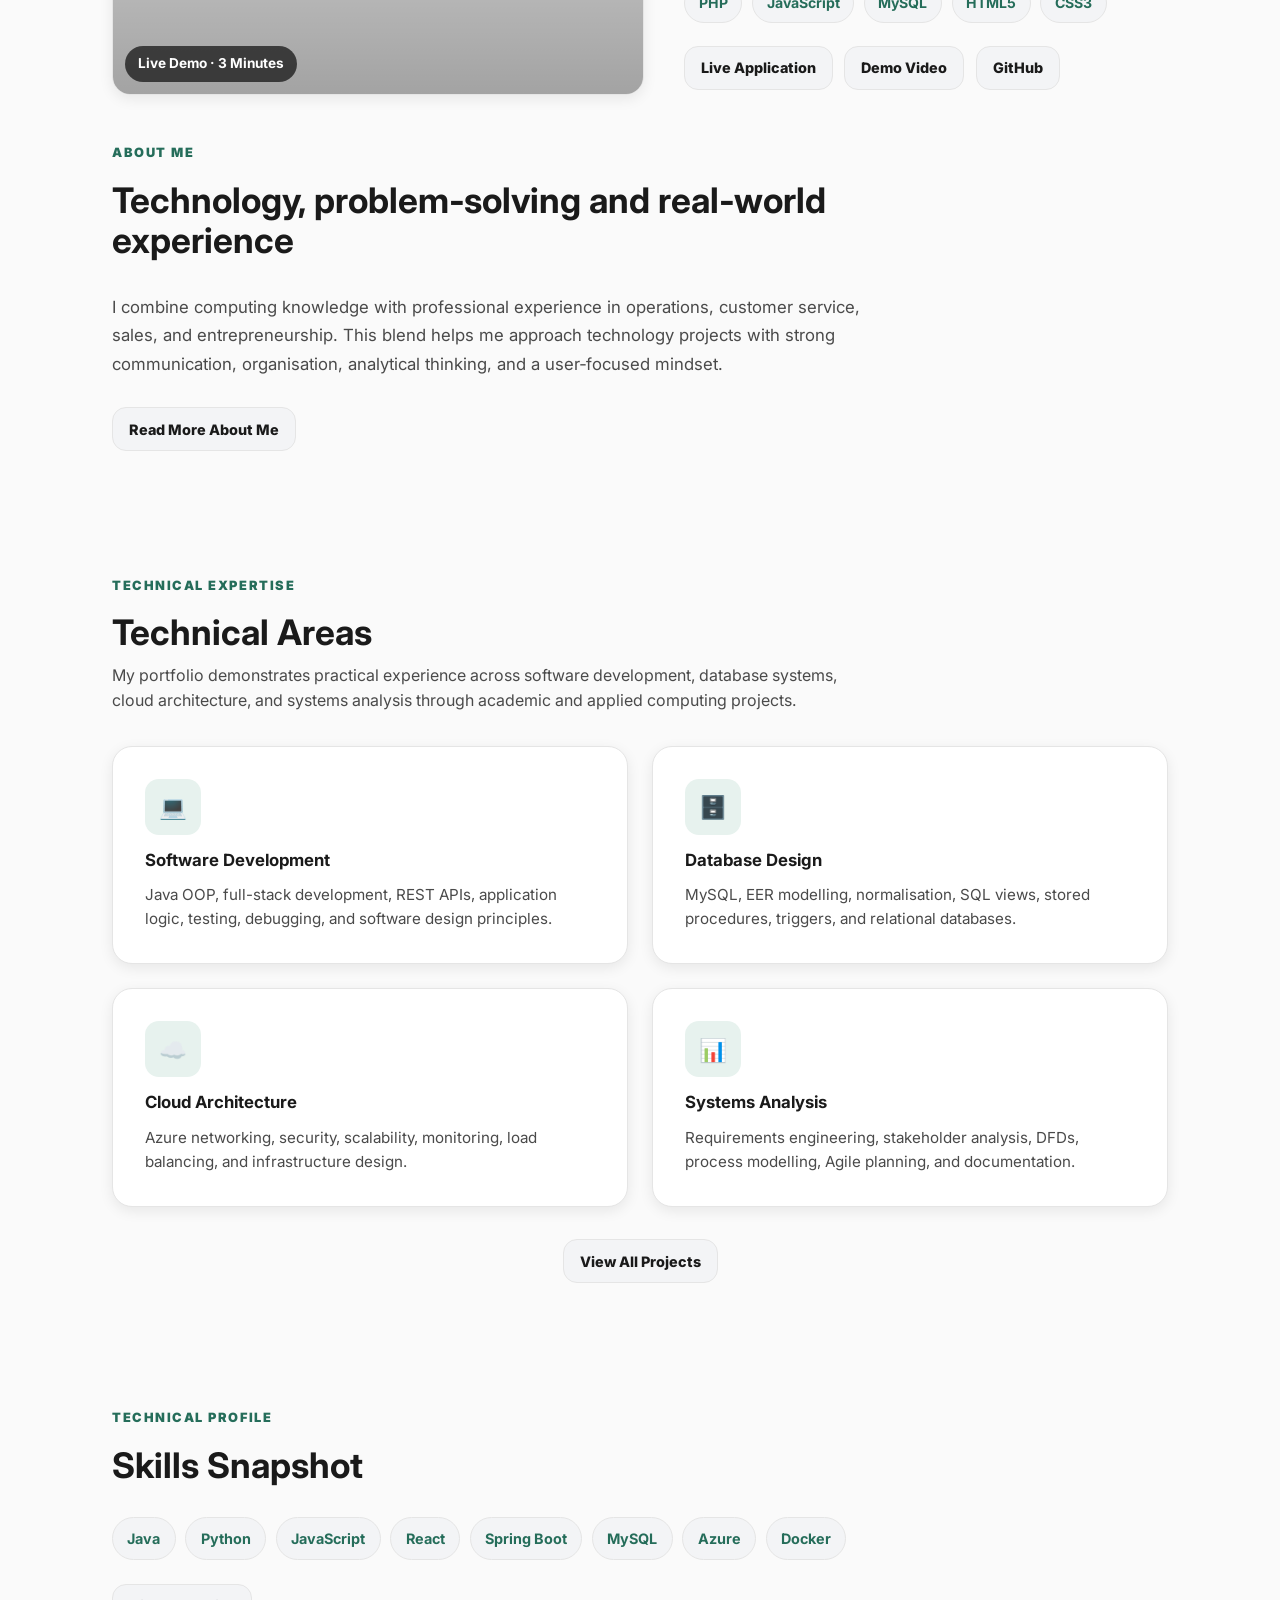
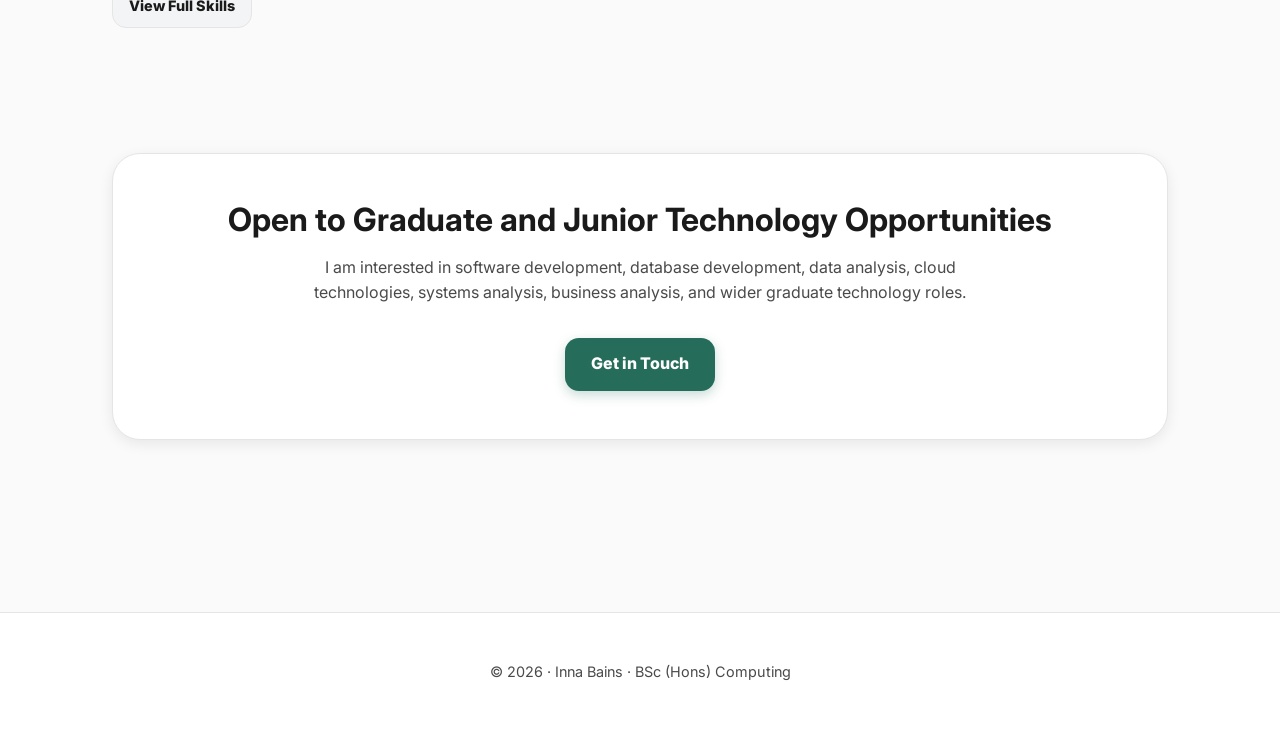
==== commit 7786ca3c: "Fix HTML entity for the number in stats section" ====
--- a/index.html
+++ b/index.html
@@ -58,7 +58,7 @@
 
   <section class="stats-grid">
     <div class="stat-card">
-      <h2>6+</h2>
+      <h2>6</h2>
       <p>Portfolio Projects</p>
     </div>
 
--- a/style.css
+++ b/style.css
@@ -1146,8 +1146,87 @@
   }
 }
 
-
-
-
-
-
+/* PROJECTS PAGE */
+
+.projects-hero-modern {
+  max-width: 950px;
+  margin-bottom: 3.5rem;
+}
+
+.projects-hero-modern h1 {
+  font-size: clamp(2.2rem, 4.5vw, 4rem);
+  font-weight: 900;
+  letter-spacing: -0.06em;
+  margin-bottom: 1.2rem;
+}
+
+.projects-hero-modern p {
+  font-size: 1.15rem;
+  max-width: 850px;
+}
+
+.portfolio-project-list {
+  display: grid;
+  grid-template-columns: 1fr;
+  gap: 1.5rem;
+}
+
+.portfolio-project-card,
+.technical-project-card {
+  background: var(--bg-card);
+  border: 1px solid var(--border);
+  border-radius: 24px;
+  padding: 2rem;
+  box-shadow: var(--shadow);
+  transition: 0.25s ease;
+}
+
+.portfolio-project-card:hover,
+.technical-project-card:hover {
+  transform: translateY(-5px);
+  box-shadow: var(--shadow-hover);
+}
+
+.featured-project-card {
+  border-left: 6px solid var(--accent);
+}
+
+.project-card-content h3,
+.technical-project-card h3 {
+  font-size: 1.6rem;
+  margin-bottom: 1rem;
+}
+
+.technical-project-grid {
+  display: grid;
+  grid-template-columns: repeat(2, 1fr);
+  gap: 1.5rem;
+}
+
+.technical-project-card p {
+  margin-bottom: 1.2rem;
+}
+
+@media (max-width: 900px) {
+  .technical-project-grid {
+    grid-template-columns: 1fr;
+  }
+
+  .portfolio-project-card,
+  .technical-project-card {
+    padding: 1.5rem;
+  }
+}
+
+.project-note{
+    margin-top:16px;
+    font-size:0.9rem;
+    color:#666;
+    line-height:1.5;
+}
+
+
+
+
+
+
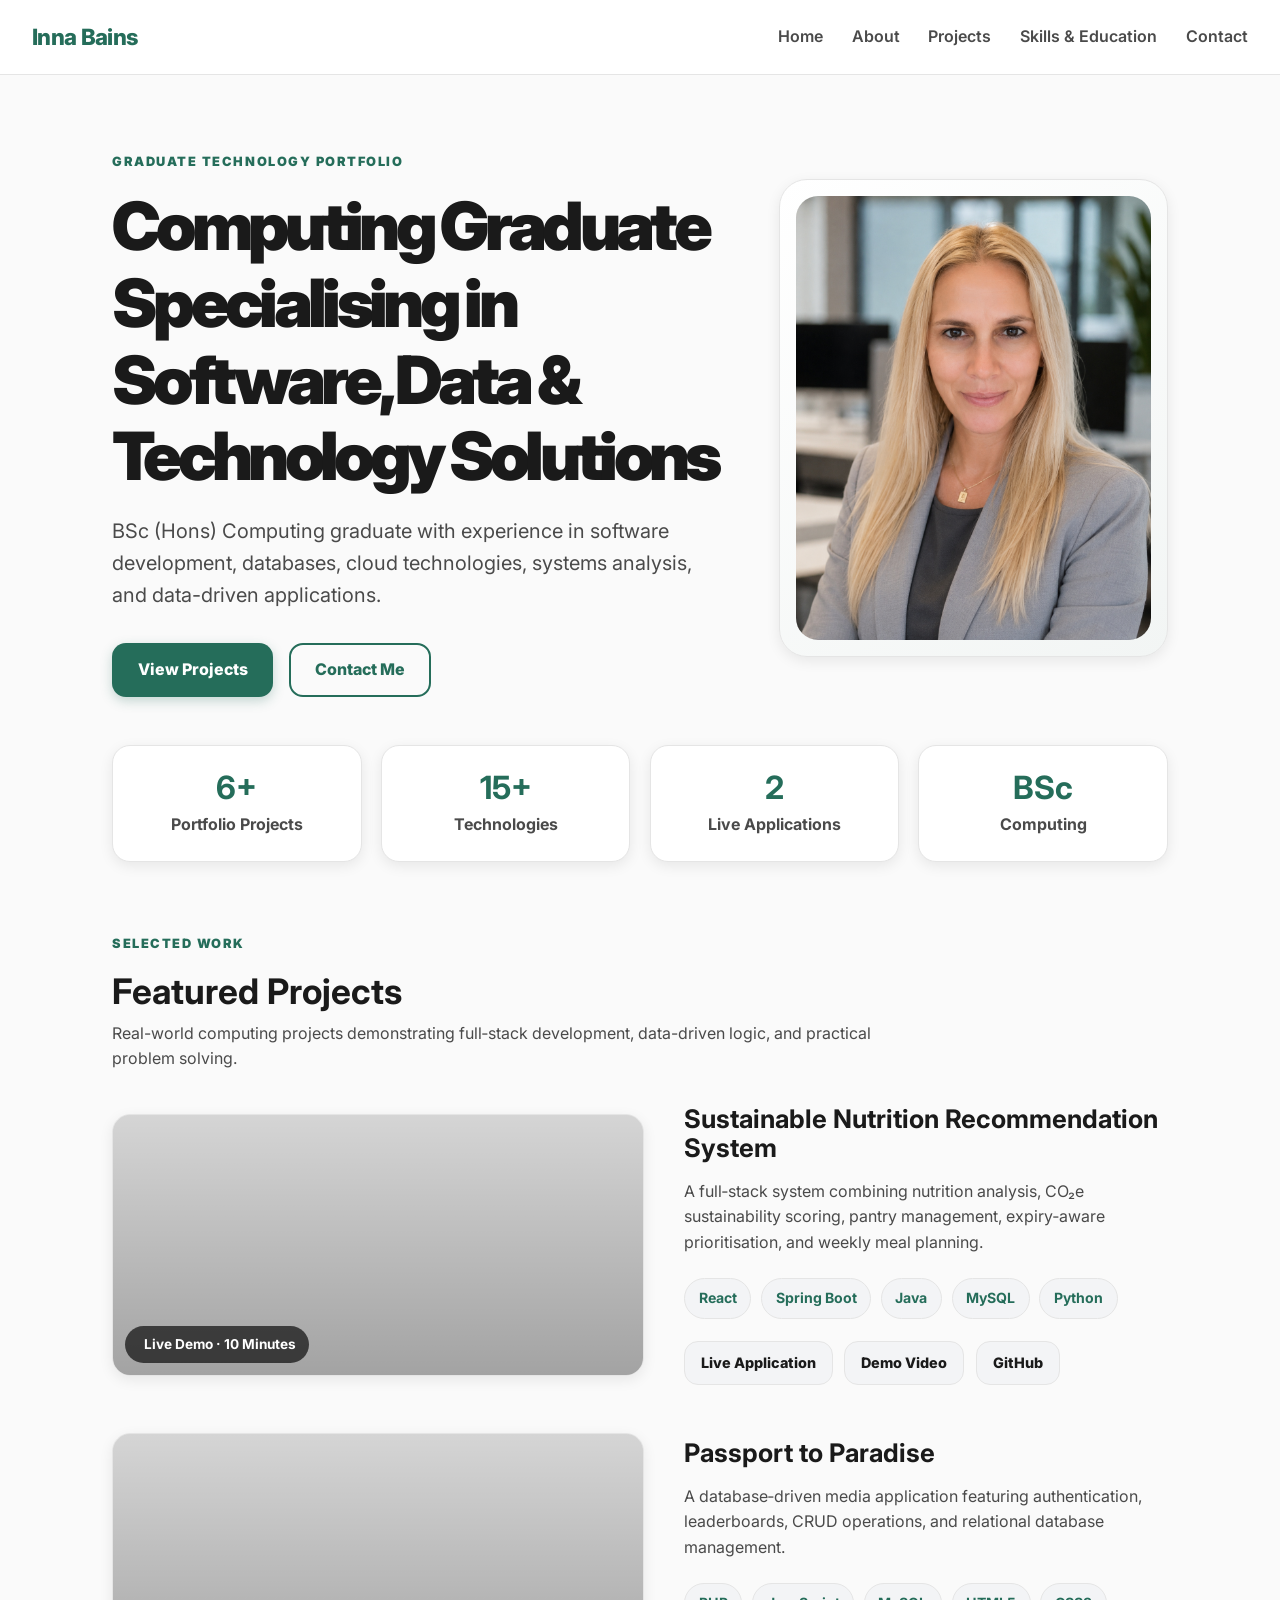
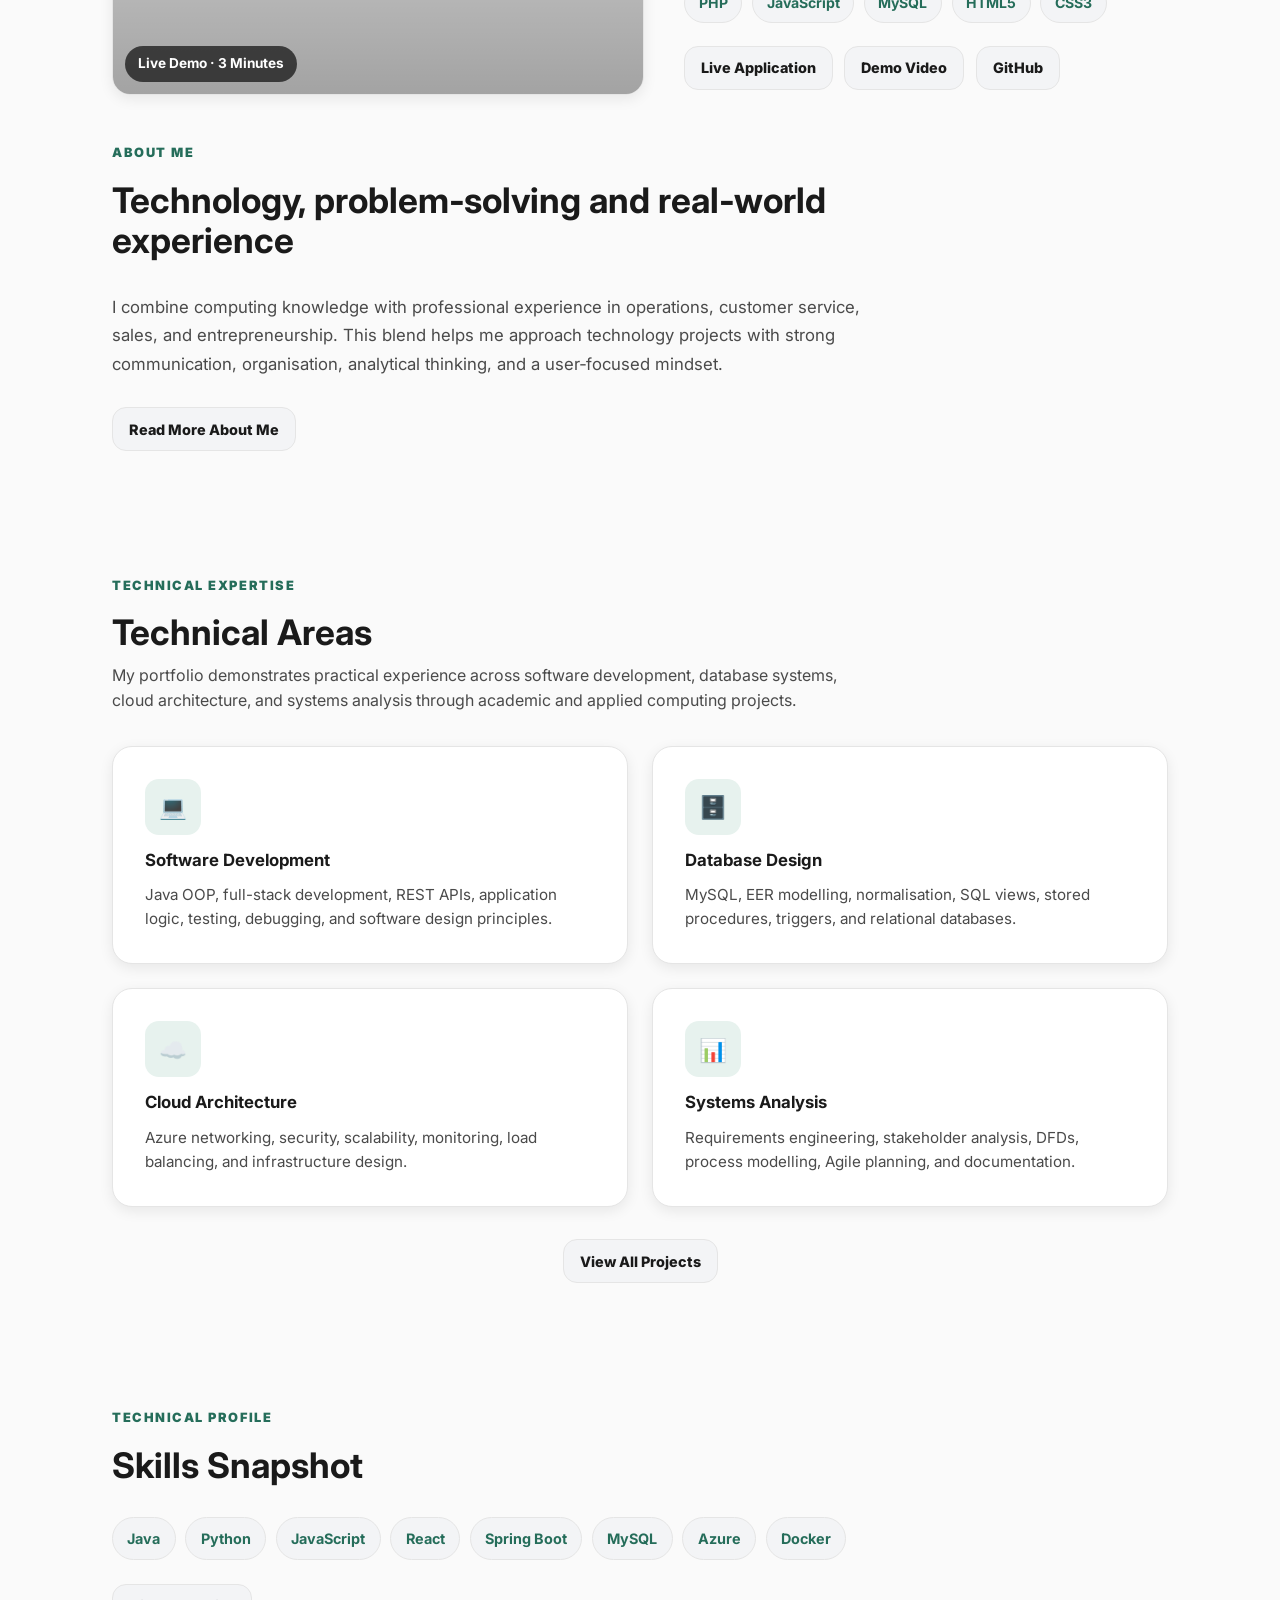
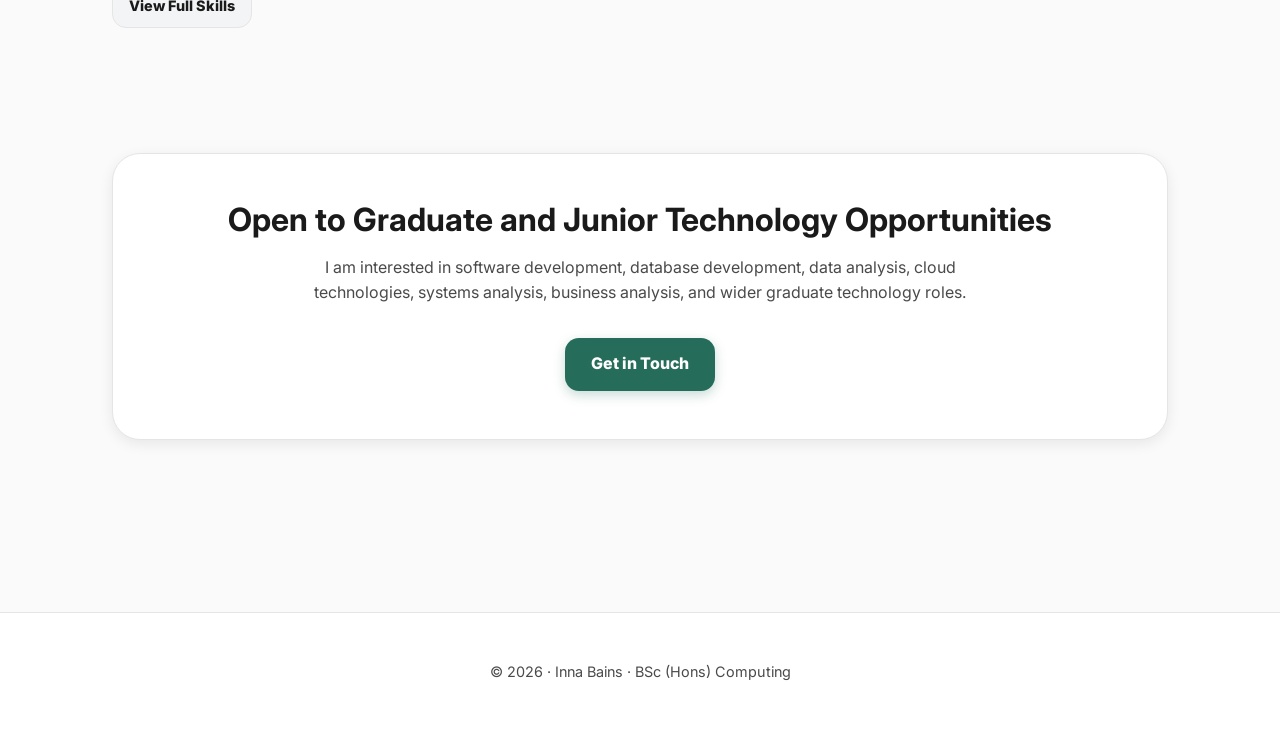
==== commit d5aa5454: "Update portfolio projects count display" ====
--- a/index.html
+++ b/index.html
@@ -58,7 +58,7 @@
 
   <section class="stats-grid">
     <div class="stat-card">
-      <h2>6</h2>
+      <h2>6+</h2>
       <p>Portfolio Projects</p>
     </div>
 
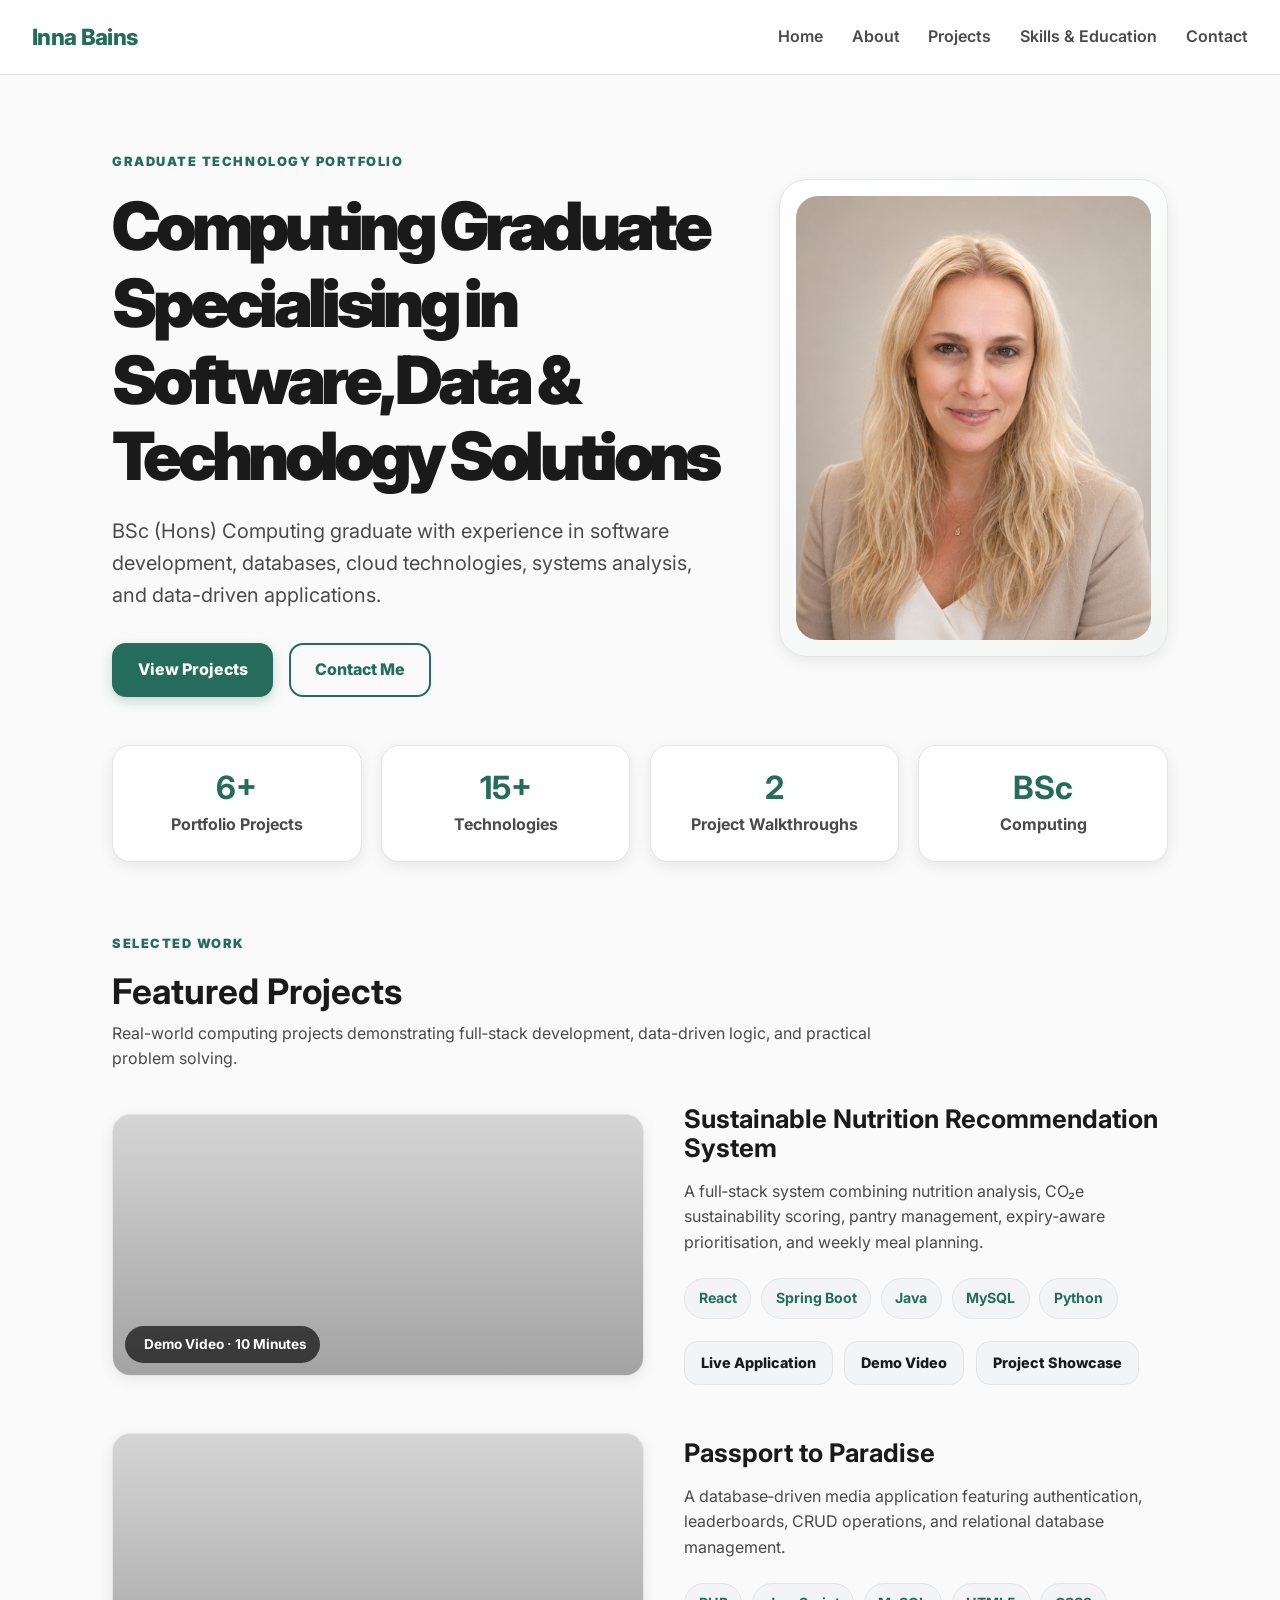
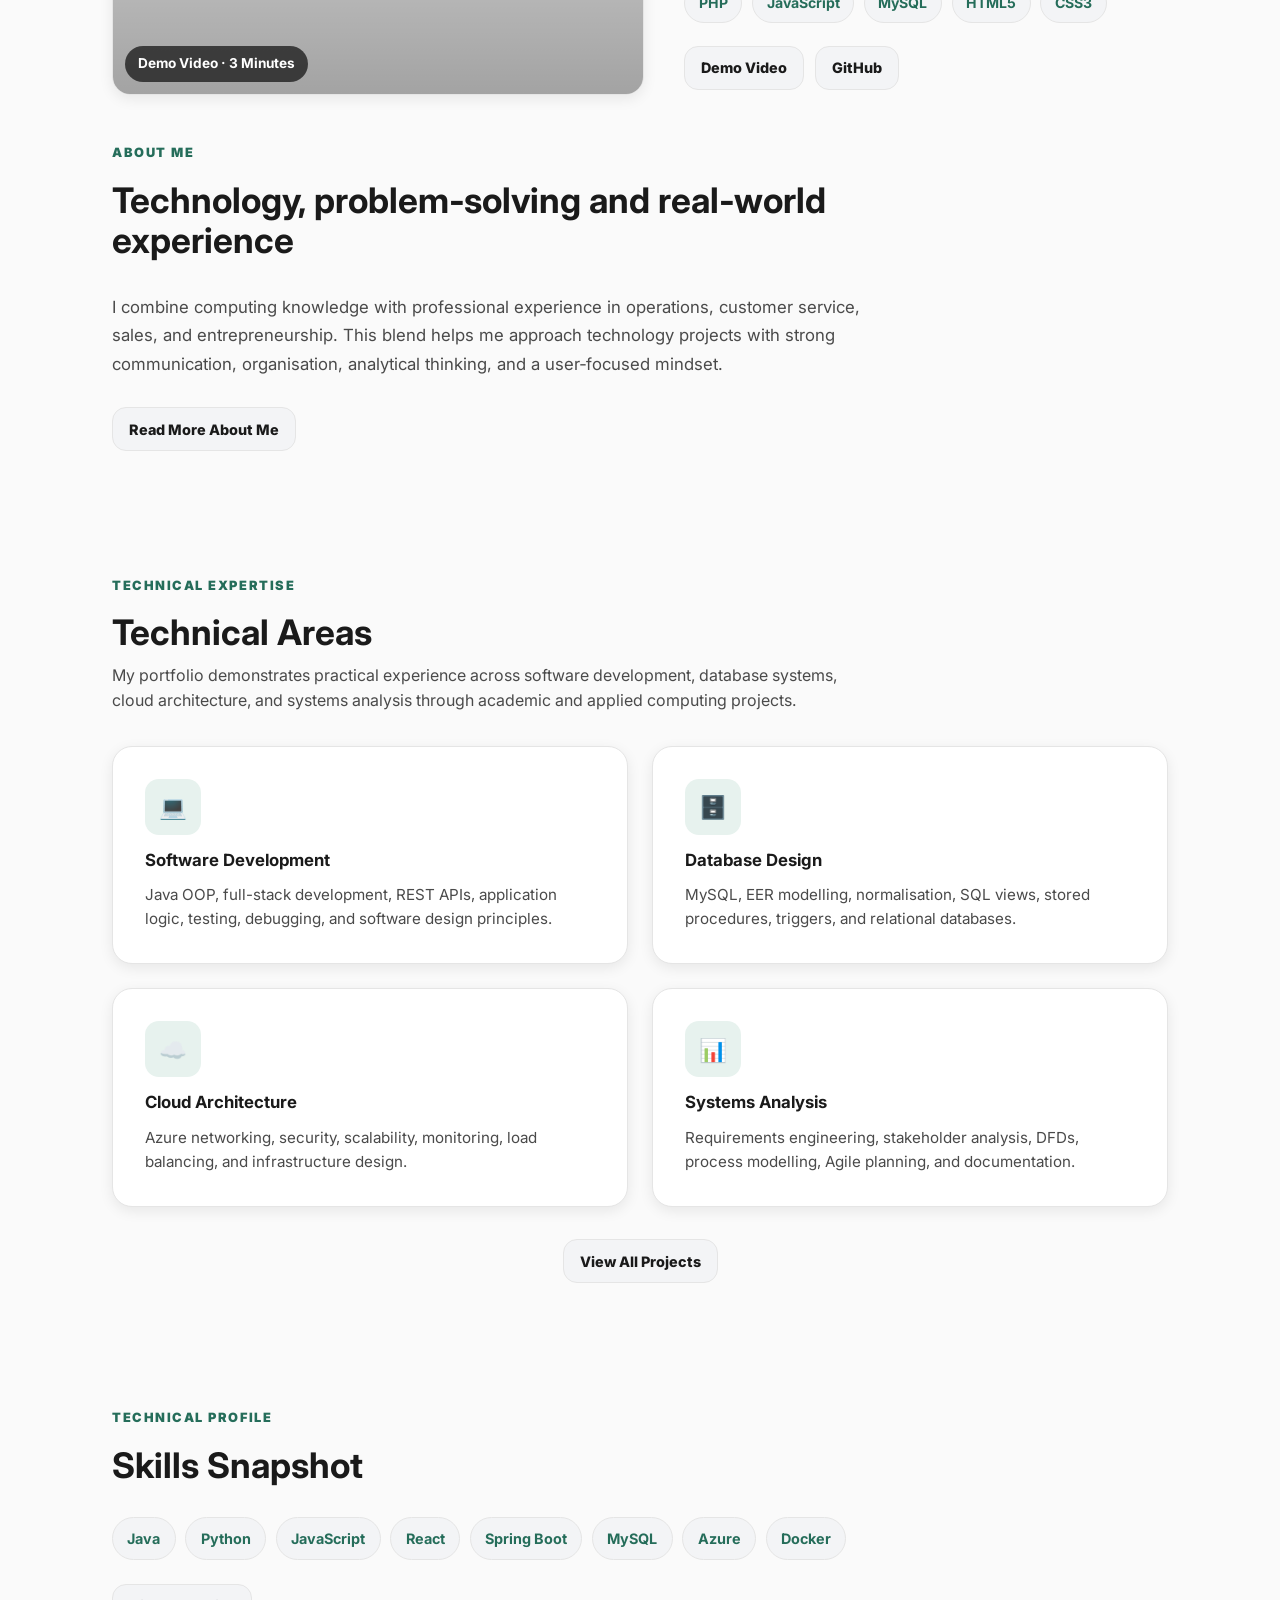
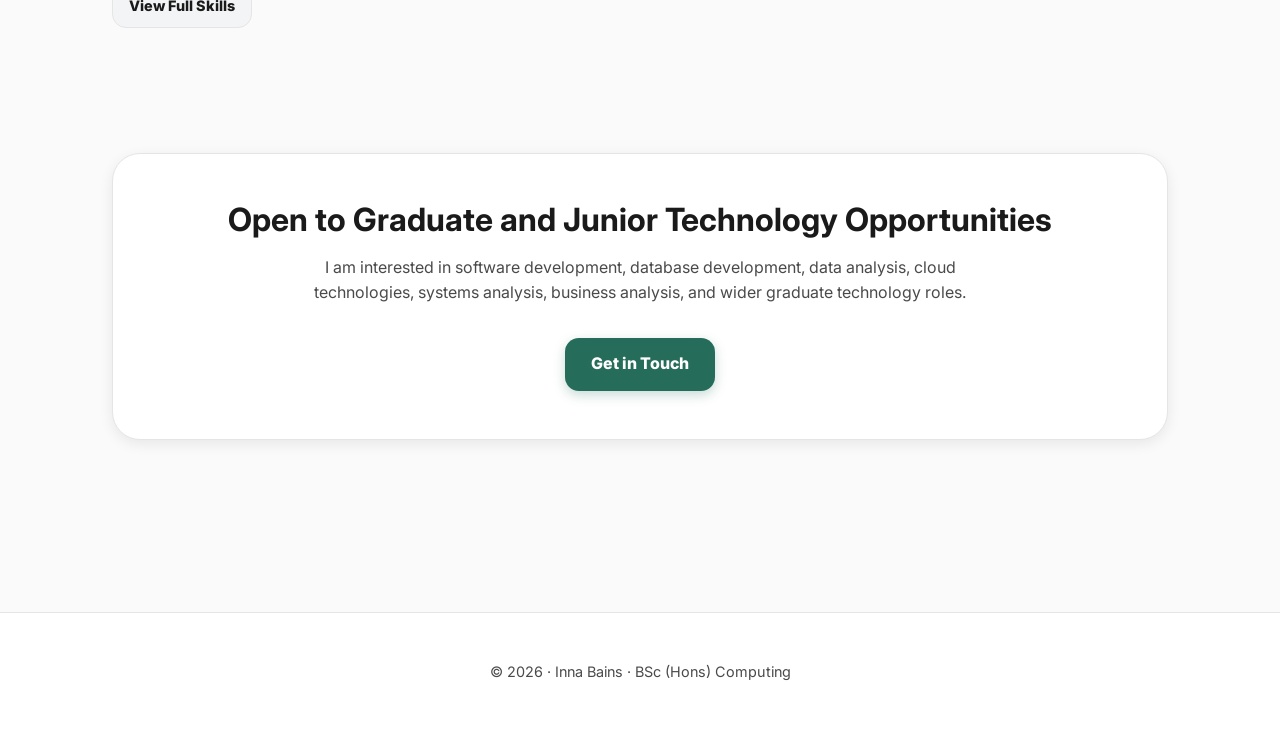
==== commit a34b5613: "Fix portfolio links and project labels" ====
--- a/index.html
+++ b/index.html
@@ -11,7 +11,6 @@
 
   <link rel="stylesheet" href="style.css">
   <link href="https://fonts.googleapis.com/css2?family=Inter:wght@300;400;500;600;700;800;900&display=swap" rel="stylesheet">
-  <link rel="icon" type="image/png" href="favicon.png">
 </head>
 
 <body>
@@ -69,7 +68,7 @@
 
     <div class="stat-card">
       <h2>2</h2>
-      <p>Live Applications</p>
+      <p>Project Walkthroughs</p>
     </div>
 
     <div class="stat-card">
@@ -102,7 +101,7 @@
     <div class="project-video-overlay"></div>
 
     <div class="project-video-label">
-        <i class="fa-solid fa-circle-play"></i> Live Demo · 10 Minutes
+        <i class="fa-solid fa-circle-play"></i> Demo Video · 10 Minutes
     </div>
 </div>
 
@@ -123,10 +122,29 @@
         </div>
 
         <div class="project-actions">
-          <a href="https://stalwart-queijadas-6e1fb3.netlify.app" class="btn-small">Live Application</a>
-          <a href="https://youtu.be/Cdsmm7Sak5Y" class="btn-small"> Demo Video</a>
-          <a href="https://innabains.github.io/dissertation-artefact-2026/" class="btn-small">GitHub</a>
-        </div>
+
+  <a href="https://stalwart-queijadas-6e1fb3.netlify.app"
+     class="btn-small"
+     target="_blank"
+     rel="noopener noreferrer">
+     Live Application
+  </a>
+
+  <a href="https://youtu.be/Cdsmm7Sak5Y"
+     class="btn-small"
+     target="_blank"
+     rel="noopener noreferrer">
+     Demo Video
+  </a>
+
+  <a href="https://innabains.github.io/dissertation-artefact-2026/"
+     class="btn-small"
+     target="_blank"
+     rel="noopener noreferrer">
+     Project Showcase
+  </a>
+
+</div>
       </div>
     </article>
 
@@ -147,7 +165,7 @@
     <div class="project-video-overlay"></div>
 
     <div class="project-video-label">
-      Live Demo · 3 Minutes
+      Demo Video · 3 Minutes
     </div>
 
   </div>
@@ -170,21 +188,17 @@
 
     <div class="project-actions">
 
-      <a href="https://passport-to-paradise.free.nf"
-         class="btn-small"
-         target="_blank">
-         Live Application
-      </a>
-
       <a href="https://youtu.be/unTuK3gTtgw"
          class="btn-small"
-         target="_blank">
+         target="_blank"
+         rel="noopener noreferrer">
          Demo Video
       </a>
 
       <a href="https://github.com/InnaBains/passport-to-paradise"
          class="btn-small"
-         target="_blank">
+         target="_blank"
+         rel="noopener noreferrer">
          GitHub
       </a>
 
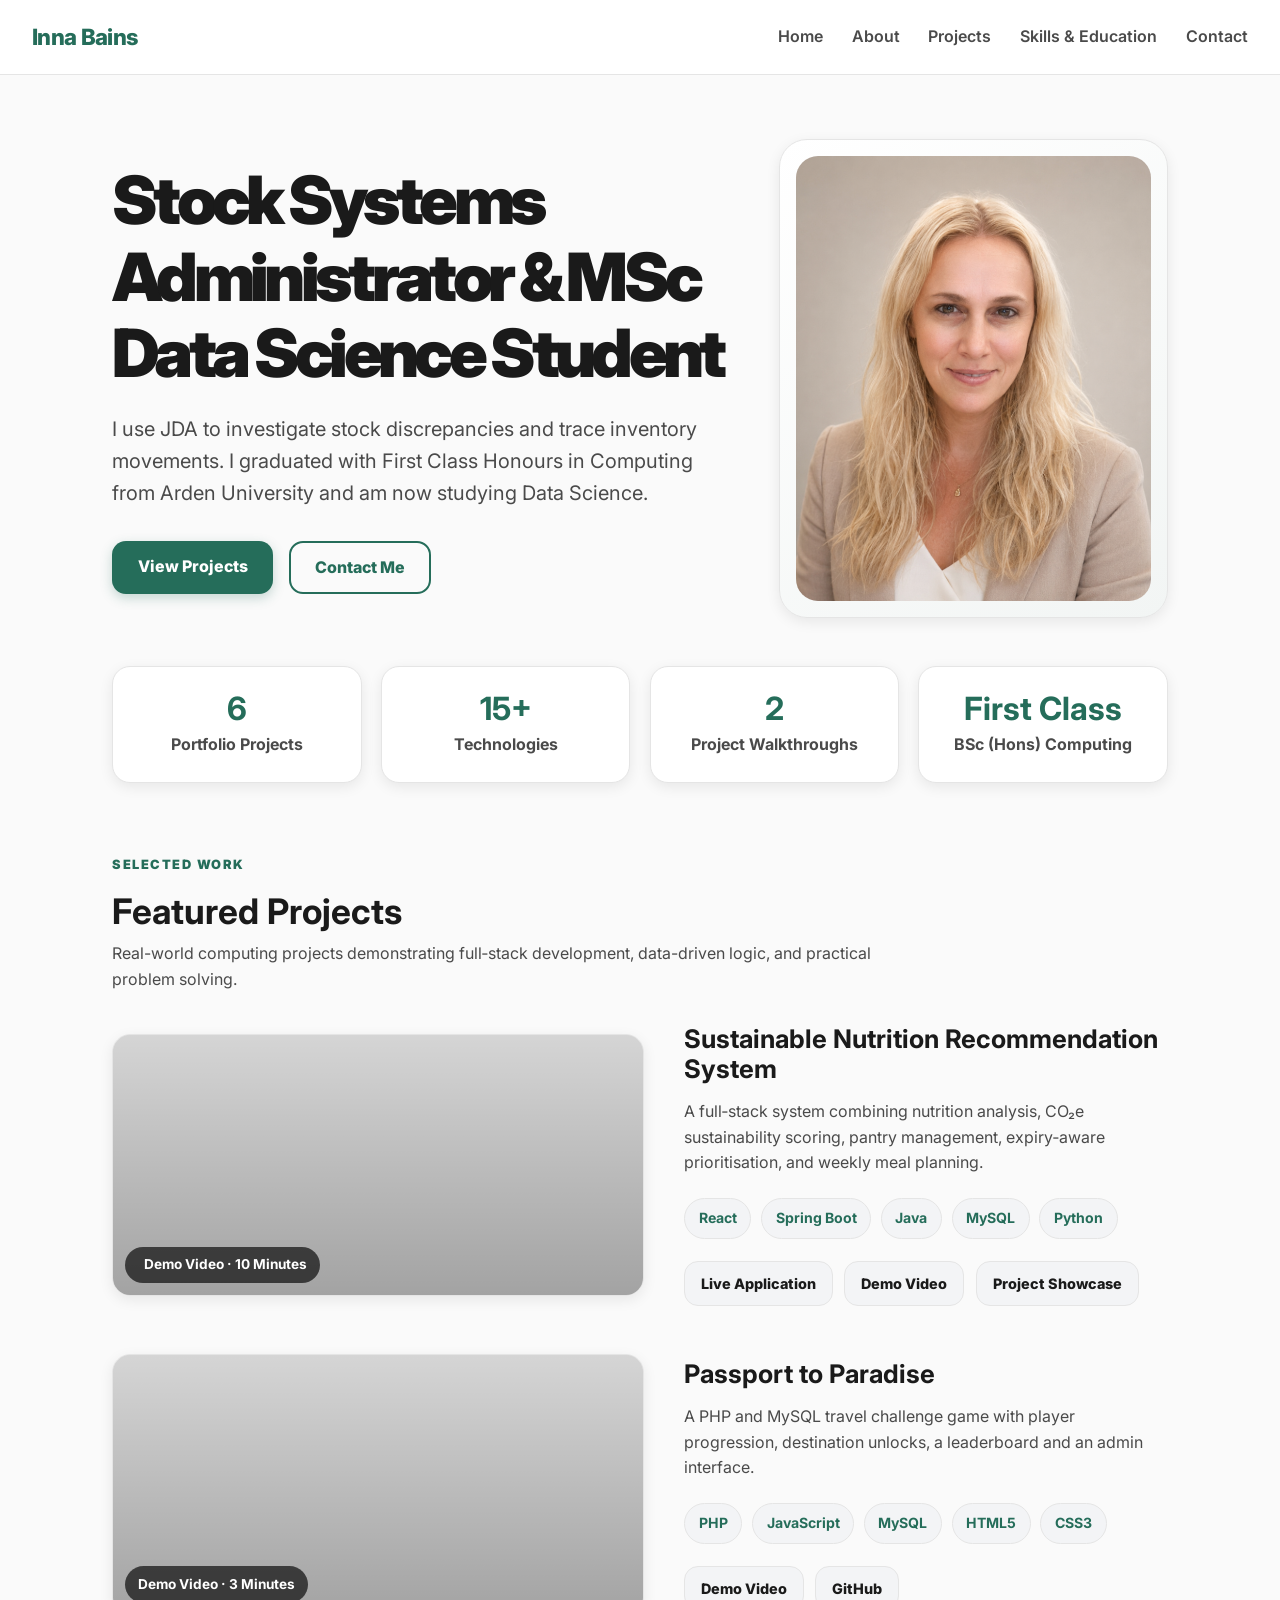
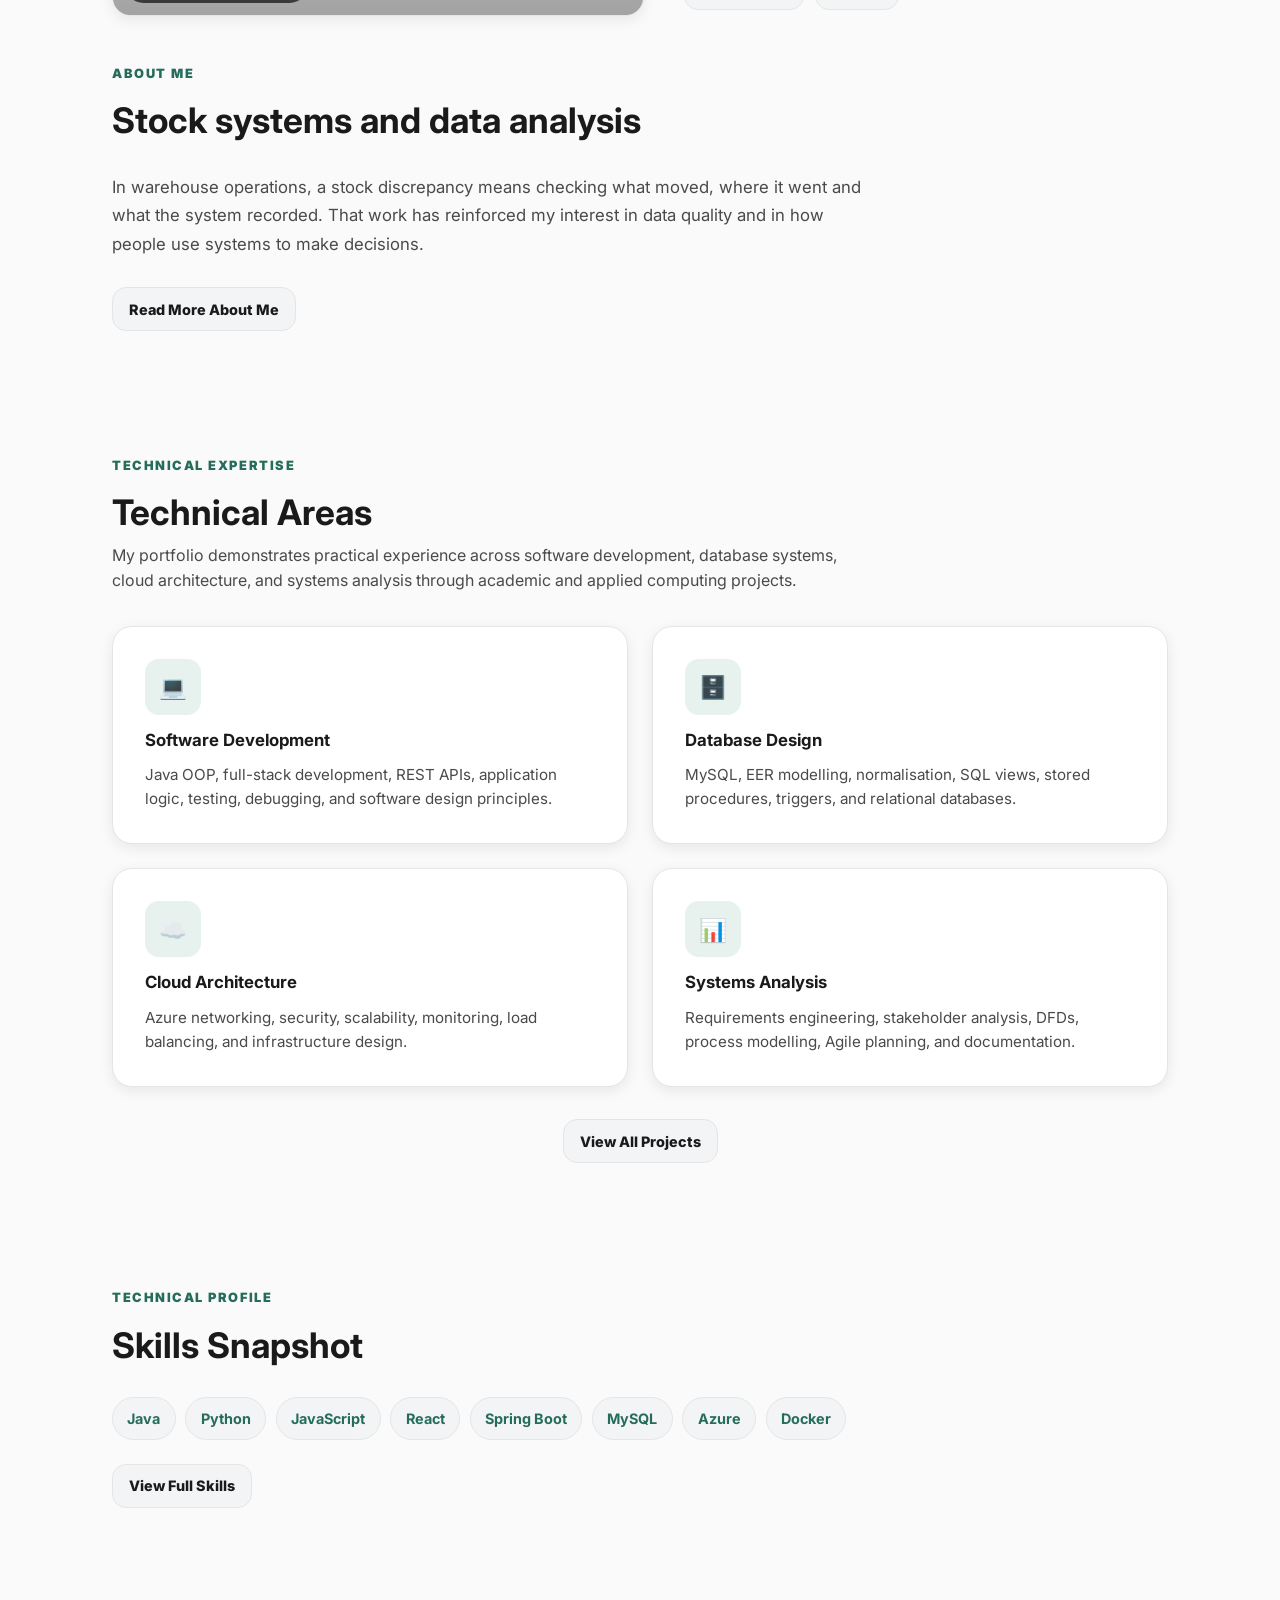
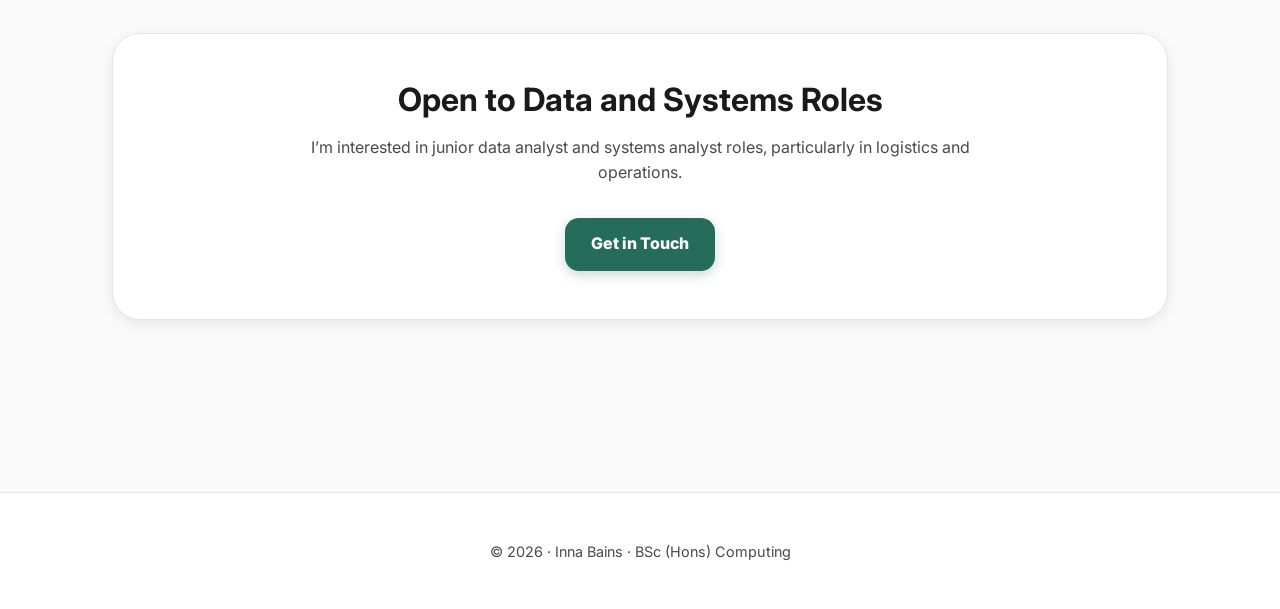
==== commit b83f6ad1: "Update portfolio and CV with current experience and education" ====
--- a/index.html
+++ b/index.html
@@ -3,11 +3,11 @@
 <head>
   <meta charset="UTF-8">
 
-  <meta name="description" content="Portfolio of Inna Bains – Computing Graduate specialising in software development, databases, cloud technologies, systems analysis, and data-driven applications.">
+  <meta name="description" content="Inna Bains, Stock Systems Administrator and MSc Data Science student. Projects in Python, SQL, full-stack development and systems analysis.">
   <meta name="keywords" content="Computing Graduate, Software Development, Databases, Cloud Computing, Systems Analysis, Data Analysis, React, Spring Boot, MySQL, Azure, Java, Python">
   <meta name="author" content="Inna Bains">
 
-  <title>Inna Bains | Computing Graduate Portfolio</title>
+  <title>Inna Bains | Stock Systems and Data Science</title>
 
   <link rel="stylesheet" href="style.css">
   <link href="https://fonts.googleapis.com/css2?family=Inter:wght@300;400;500;600;700;800;900&display=swap" rel="stylesheet">
@@ -33,15 +33,12 @@
 
   <section class="hero hero-layout">
     <div class="hero-content">
-      <p class="eyebrow">Graduate Technology Portfolio</p>
-
       <h1 class="hero-title">
-        Computing Graduate Specialising in Software, Data & Technology Solutions
+        Stock Systems Administrator &amp; MSc Data Science Student
       </h1>
 
       <p class="hero-subtitle">
-        BSc (Hons) Computing graduate with experience in software development,
-        databases, cloud technologies, systems analysis, and data-driven applications.
+        I use JDA to investigate stock discrepancies and trace inventory movements. I graduated with First Class Honours in Computing from Arden University and am now studying Data Science.
       </p>
 
       <div class="hero-buttons">
@@ -57,7 +54,7 @@
 
   <section class="stats-grid">
     <div class="stat-card">
-      <h2>6+</h2>
+      <h2>6</h2>
       <p>Portfolio Projects</p>
     </div>
 
@@ -72,8 +69,8 @@
     </div>
 
     <div class="stat-card">
-      <h2>BSc</h2>
-      <p>Computing</p>
+      <h2>First Class</h2>
+      <p>BSc (Hons) Computing</p>
     </div>
   </section>
 
@@ -175,7 +172,7 @@
     <h3>Passport to Paradise</h3>
 
     <p>
-      A database‑driven media application featuring authentication, leaderboards, CRUD operations, and relational database management.
+      A PHP and MySQL travel challenge game with player progression, destination unlocks, a leaderboard and an admin interface.
     </p>
 
     <div class="project-tags">
@@ -214,12 +211,11 @@
 <section class="section-block refined-about">
   <div class="section-heading">
     <p class="eyebrow">About Me</p>
-    <h2>Technology, problem‑solving and real‑world experience</h2>
+    <h2>Stock systems and data analysis</h2>
   </div>
 
   <p class="refined-text">
-    I combine computing knowledge with professional experience in operations, customer service, sales, and entrepreneurship. 
-    This blend helps me approach technology projects with strong communication, organisation, analytical thinking, and a user‑focused mindset.
+    In warehouse operations, a stock discrepancy means checking what moved, where it went and what the system recorded. That work has reinforced my interest in data quality and in how people use systems to make decisions.
   </p>
 
   <a href="about.html" class="btn-small">Read More About Me</a>
@@ -323,10 +319,9 @@
 <!-- ========================= CTA ========================= -->
 
   <section class="cta-section">
-   <h2>Open to Graduate and Junior Technology Opportunities</h2>
+   <h2>Open to Data and Systems Roles</h2>
 <p>
-  I am interested in software development, database development, data analysis,
-  cloud technologies, systems analysis, business analysis, and wider graduate technology roles.
+  I’m interested in junior data analyst and systems analyst roles, particularly in logistics and operations.
 </p>
 
     <a href="contact.html" class="btn-primary cta-button">Get in Touch</a>
